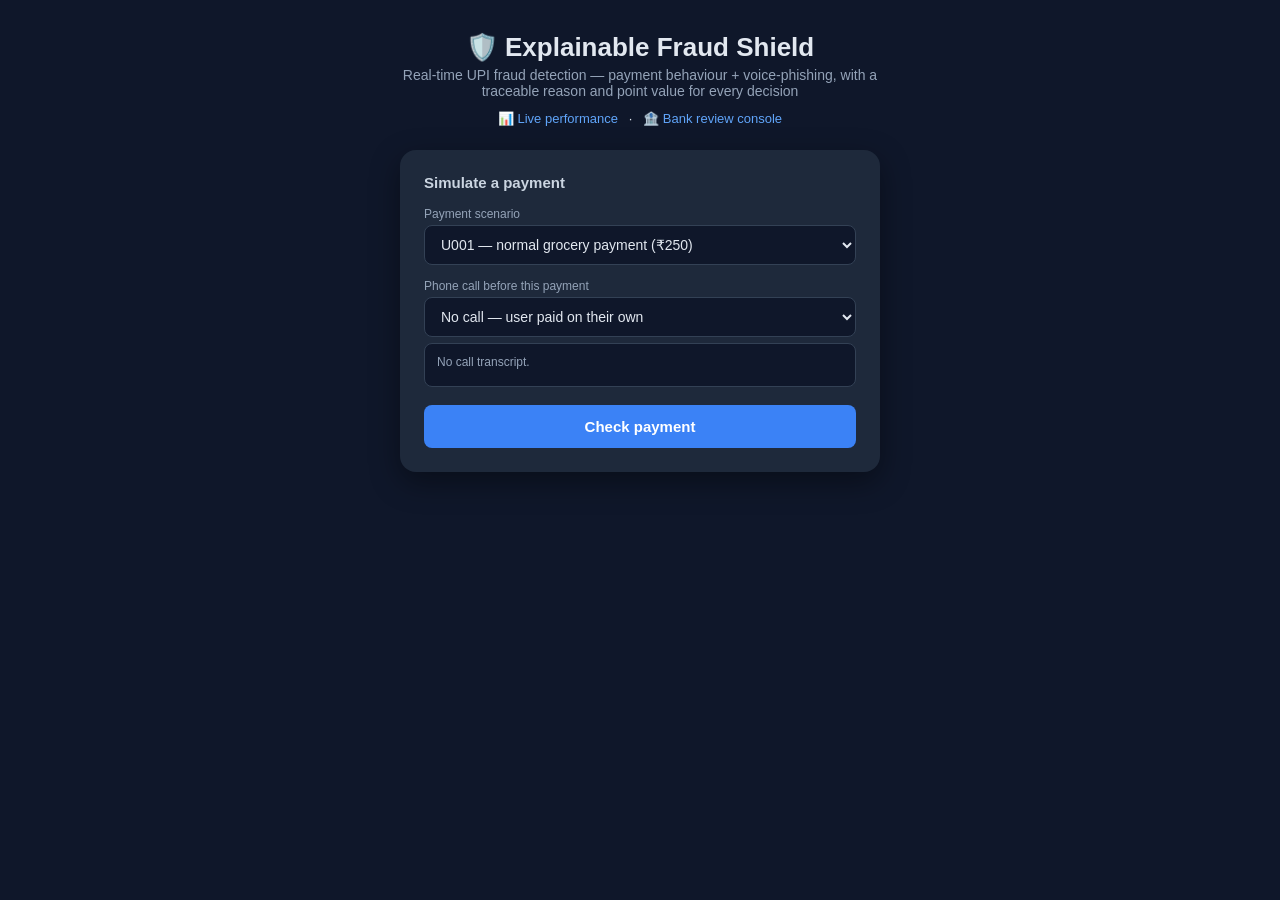
==== static/index.html @ f37c3a9b "Add per-signal explainability, privacy manifest, confidence, latency, custom input, and reviewer fee" ====
<!DOCTYPE html>
<html lang="en">
<head>
  <meta charset="UTF-8" />
  <meta name="viewport" content="width=device-width, initial-scale=1.0" />
  <title>Explainable Fraud Shield</title>
  <style>
    * { box-sizing: border-box; margin: 0; padding: 0; }
    body {
      font-family: -apple-system, "Segoe UI", Roboto, sans-serif;
      background: #0f172a; color: #e2e8f0;
      min-height: 100vh; display: flex; flex-direction: column;
      align-items: center; padding: 32px 16px;
    }
    h1 { font-size: 26px; margin-bottom: 4px; }
    .subtitle { color: #94a3b8; margin-bottom: 12px; font-size: 14px; text-align:center; max-width:520px; }
    .nav-links { margin-bottom: 24px; font-size: 13px; text-align:center; }
    .nav-links a { color: #60a5fa; text-decoration: none; }
    .card {
      background: #1e293b; border-radius: 16px; padding: 24px;
      width: 100%; max-width: 480px; box-shadow: 0 10px 30px rgba(0,0,0,.4);
      margin-bottom: 20px;
    }
    .card h2 { font-size: 15px; color: #cbd5e1; margin-bottom: 16px; font-weight: 600; }
    label { display: block; font-size: 12px; color: #94a3b8; margin: 14px 0 4px; }
    select, input {
      width: 100%; padding: 10px 12px; border-radius: 8px; border: 1px solid #334155;
      background: #0f172a; color: #e2e8f0; font-size: 14px;
    }
    button {
      width: 100%; padding: 13px; border: none; border-radius: 8px; cursor: pointer;
      font-size: 15px; font-weight: 600; margin-top: 18px;
    }
    .btn-pay { background: #3b82f6; color: white; }
    .btn-pay:hover { background: #2563eb; }
    .result { display: none; }
    .badge {
      display: inline-block; padding: 6px 14px; border-radius: 999px;
      font-weight: 700; font-size: 14px; margin-bottom: 12px;
    }
    .APPROVE { background: #052e1b; color: #4ade80; border: 1px solid #16a34a; }
    .WARN    { background: #3a2e05; color: #facc15; border: 1px solid #ca8a04; }
    .BLOCK   { background: #3a0a0a; color: #f87171; border: 1px solid #dc2626; }
    .score { font-size: 13px; color: #94a3b8; margin-bottom: 10px; }

    .meta-row { display:flex; flex-wrap:wrap; gap:8px; margin-bottom:14px; }
    .chip {
      font-size: 11px; padding: 4px 10px; border-radius: 999px;
      border: 1px solid #334155; background:#0f172a; color:#94a3b8;
    }
    .chip.High   { border-color:#16a34a; color:#4ade80; }
    .chip.Medium { border-color:#ca8a04; color:#facc15; }
    .chip.Low    { border-color:#64748b; color:#94a3b8; }
    .chip.latency { border-color:#3b82f6; color:#60a5fa; }

    /* --- per-signal attribution --- */
    .signals { list-style: none; }
    .signal {
      background: #0f172a; border-left: 3px solid #64748b; padding: 10px 12px;
      border-radius: 6px; margin-bottom: 8px;
    }
    .signal.voice { border-left-color: #a855f7; }
    .signal.access { border-left-color: #f97316; }
    .signal-head {
      display:flex; justify-content:space-between; align-items:center; gap:10px;
      font-size: 13px; font-weight: 600; color:#e2e8f0; margin-bottom:3px;
    }
    .pts {
      font-size: 12px; font-weight: 700; color:#f87171;
      background:#3a0a0a; border:1px solid #7f1d1d;
      padding: 2px 8px; border-radius: 999px; white-space:nowrap;
    }
    .signal-reason { font-size: 12px; color:#94a3b8; line-height:1.45; }
    .signal-evidence { font-size: 11px; color:#64748b; margin-top:4px; font-style: italic; }
    .total-row {
      display:flex; justify-content:space-between; font-size:13px;
      font-weight:600; color:#cbd5e1; padding: 10px 12px;
      border-top: 1px solid #334155; margin-top: 4px;
    }
    .no-signals { font-size:13px; color:#4ade80; background:#052e1b;
      border-left:3px solid #16a34a; padding:10px 12px; border-radius:6px; }

    /* --- privacy panel --- */
    .privacy-toggle {
      background:none; border:1px solid #334155; color:#94a3b8;
      font-size:12px; padding:9px; margin-top:14px; font-weight:500;
    }
    .privacy-toggle:hover { border-color:#475569; color:#cbd5e1; }
    .privacy-panel { display:none; margin-top:12px; }
    .priv-group { margin-bottom:14px; }
    .priv-title { font-size:12px; font-weight:600; margin-bottom:7px; }
    .priv-title.out { color:#facc15; }
    .priv-title.never { color:#4ade80; }
    .priv-item {
      background:#0f172a; border-radius:6px; padding:8px 10px;
      margin-bottom:6px; font-size:12px;
    }
    .priv-field { color:#cbd5e1; font-weight:600; }
    .priv-value { color:#60a5fa; font-family: ui-monospace, Menlo, monospace; font-size:11px; }
    .priv-note { color:#64748b; font-size:11px; margin-top:2px; }
    .priv-never {
      display:inline-block; background:#052e1b; color:#4ade80; border:1px solid #14532d;
      font-size:11px; padding:4px 9px; border-radius:999px; margin:0 5px 5px 0;
    }

    .actions { display: flex; gap: 10px; margin-top: 18px; }
    .actions button { margin-top: 0; }
    .btn-confirm { background: #16a34a; color: white; }
    .btn-cancel  { background: #475569; color: white; }
    .logged { text-align: center; font-size: 13px; color: #4ade80; margin-top: 14px; display: none; }
    .transcript-box {
      background:#0f172a; border:1px solid #334155; border-radius:8px;
      padding:10px 12px; font-size:12px; color:#94a3b8; margin-top:6px;
      min-height:44px; line-height:1.4; white-space:pre-wrap;
    }
    #customFields { display:none; }
    .toggle-row { display:flex; align-items:center; gap:9px; margin-top:14px; }
    .toggle-row input { width:auto; }
    .toggle-row label { margin:0; font-size:12px; color:#cbd5e1; }
    .hint { font-size:11px; color:#64748b; margin-top:4px; line-height:1.4; }
  </style>
</head>
<body>
  <h1>🛡️ Explainable Fraud Shield</h1>
  <div class="subtitle">Real-time UPI fraud detection — payment behaviour + voice-phishing, with a traceable reason and point value for every decision</div>
  <div class="nav-links">
    <a href="/stats.html">📊 Live performance</a>
    &nbsp;&nbsp;·&nbsp;&nbsp;
    <a href="/review.html">🏦 Bank review console</a>
  </div>

  <div class="card">
    <h2>Simulate a payment</h2>

    <label>Payment scenario</label>
    <select id="scenario" onchange="toggleCustom()">
      <option value="safe">U001 — normal grocery payment (₹250)</option>
      <option value="scam">U001 — ₹49,999 to unknown payee, new device, other city</option>
      <option value="mild">U001 — ₹2,000 to a new payee, same device &amp; city</option>
      <option value="custom">✏️ Custom — build your own transaction</option>
    </select>

    <div id="customFields">
      <label>Amount (₹)</label>
      <input type="number" id="cAmount" value="15000" min="1" />

      <label>Payee</label>
      <input type="text" id="cPayee" value="unknown_5521" />
      <div class="hint">Known payees for U001 include <b>merchant_grocery</b>. Anything else counts as new.</div>

      <label>City</label>
      <input type="text" id="cCity" value="Ranchi" />

      <label>Device</label>
      <select id="cDevice">
        <option value="DEV-A1">DEV-A1 — the user's usual device</option>
        <option value="DEV-NEW-99">DEV-NEW-99 — never seen before</option>
      </select>

      <label>Time of payment</label>
      <select id="cTime">
        <option value="2026-08-15 14:30:00">Afternoon — 14:30</option>
        <option value="2026-08-15 02:30:00">Late night — 02:30</option>
      </select>

      <div class="toggle-row">
        <input type="checkbox" id="cAccess" />
        <label for="cAccess">A screen-control app is active on the phone</label>
      </div>
      <div class="hint">Simulates a malicious app abusing Accessibility Services to approve payments remotely.</div>
    </div>

    <label>Phone call before this payment</label>
    <select id="call">
      <option value="none">No call — user paid on their own</option>
      <option value="scamcall">Scam call — "bank official", OTP, urgent, don't tell anyone</option>
      <option value="normalcall">Normal call — a friend about lunch</option>
    </select>
    <div class="transcript-box" id="transcriptBox">No call transcript.</div>

    <button class="btn-pay" onclick="assess()">Check payment</button>
  </div>

  <div class="card result" id="resultCard">
    <div id="badge" class="badge"></div>
    <div class="score" id="score"></div>

    <div class="meta-row" id="metaRow"></div>

    <h2>Why the shield decided this — signal by signal</h2>
    <ul class="signals" id="signals"></ul>
    <div class="total-row" id="totalRow" style="display:none;">
      <span>Total risk score</span><span id="totalScore"></span>
    </div>

    <button class="privacy-toggle" onclick="togglePrivacy()" id="privBtn">
      🔒 What data left this phone?
    </button>
    <div class="privacy-panel" id="privacyPanel"></div>

    <div class="actions">
      <button class="btn-confirm" onclick="decide('CONFIRMED')">Confirm payment</button>
      <button class="btn-cancel" onclick="decide('CANCELLED')">Cancel</button>
    </div>
    <div class="logged" id="logged">✓ Decision recorded in audit log</div>
  </div>

  <script>
    const SCENARIOS = {
      safe: { user_id: "U001", amount: 250,   payee: "merchant_grocery", city: "Ranchi",  device: "DEV-A1",     timestamp: "2026-08-15 14:30:00" },
      scam: { user_id: "U001", amount: 49999, payee: "unknown_9284",     city: "Chennai", device: "DEV-NEW-77", timestamp: "2026-08-15 02:30:00" },
      mild: { user_id: "U001", amount: 2000,  payee: "new_shop_88",      city: "Ranchi",  device: "DEV-A1",     timestamp: "2026-08-15 14:30:00" }
    };

    const CALLS = {
      none: "",
      scamcall: "Hello, I am calling from your bank. Your account is frozen due to suspicious activity. This is urgent, you must act now. Do not tell anyone about this call. Please share the OTP to verify and make a small refundable payment to unblock your account.",
      normalcall: "Hey, are we still meeting for lunch tomorrow? I'll book the table for one o'clock. Let me know if that works."
    };

    const callSelect = document.getElementById("call");
    const tbox = document.getElementById("transcriptBox");
    callSelect.addEventListener("change", () => {
      const t = CALLS[callSelect.value];
      tbox.textContent = t ? t : "No call transcript.";
    });

    function toggleCustom() {
      const isCustom = document.getElementById("scenario").value === "custom";
      document.getElementById("customFields").style.display = isCustom ? "block" : "none";
    }

    function buildTx() {
      const choice = document.getElementById("scenario").value;
      if (choice !== "custom") return { ...SCENARIOS[choice] };
      return {
        user_id: "U001",
        amount: Number(document.getElementById("cAmount").value) || 0,
        payee: document.getElementById("cPayee").value.trim() || "unknown_payee",
        city: document.getElementById("cCity").value.trim() || "Ranchi",
        device: document.getElementById("cDevice").value,
        timestamp: document.getElementById("cTime").value,
        accessibility_service_active: document.getElementById("cAccess").checked
      };
    }

    let lastTx = null, lastResult = null;

    function signalClass(code) {
      if (!code) return "";
      if (code.indexOf("voice") === 0 || code.indexOf("call") === 0) return " voice";
      if (code.indexOf("access") === 0) return " access";
      return "";
    }

    async function assess() {
      const tx = buildTx();
      tx.transcript = CALLS[callSelect.value];
      lastTx = tx;

      const res = await fetch("/assess", {
        method: "POST",
        headers: { "Content-Type": "application/json" },
        body: JSON.stringify(tx)
      });
      const data = await res.json();
      lastResult = data;

      const badge = document.getElementById("badge");
      badge.textContent = data.decision;
      badge.className = "badge " + data.decision;

      let scoreLine = "Risk score: " + data.score + " / 100";
      if (data.thresholds) {
        scoreLine += "   (warn at " + data.thresholds.warn_at +
                     ", block at " + data.thresholds.block_at + ")";
      }
      document.getElementById("score").textContent = scoreLine;

      // --- meta chips: confidence, latency, voice split ---
      const meta = document.getElementById("metaRow");
      meta.innerHTML = "";
      if (data.confidence) {
        const c = document.createElement("span");
        c.className = "chip " + data.confidence.level;
        c.textContent = "Confidence: " + data.confidence.level + " — " + data.confidence.note;
        meta.appendChild(c);
      }
      if (data.latency_ms !== undefined) {
        const l = document.createElement("span");
        l.className = "chip latency";
        l.textContent = "⚡ Scored in " + data.latency_ms + " ms";
        meta.appendChild(l);
      }
      if (data.payment_score !== undefined) {
        const s = document.createElement("span");
        s.className = "chip";
        s.textContent = "Payment " + data.payment_score + " · Voice " +
                        (data.voice_score || 0) + " (" + (data.voice_level || "none") + ")";
        meta.appendChild(s);
      }

      // --- per-signal attribution, with graceful fallback ---
      const ul = document.getElementById("signals");
      ul.innerHTML = "";
      const totalRow = document.getElementById("totalRow");

      if (Array.isArray(data.signals) && data.signals.length > 0) {
        data.signals.forEach(s => {
          const li = document.createElement("li");
          li.className = "signal" + signalClass(s.code);
          li.innerHTML =
            '<div class="signal-head"><span></span><span class="pts"></span></div>' +
            '<div class="signal-reason"></div>' +
            (s.evidence ? '<div class="signal-evidence"></div>' : '');
          li.querySelector(".signal-head span:first-child").textContent = s.label || s.code;
          li.querySelector(".pts").textContent = "+" + s.points + " risk";
          li.querySelector(".signal-reason").textContent = s.reason || "";
          if (s.evidence) li.querySelector(".signal-evidence").textContent = "Evidence: " + s.evidence;
          ul.appendChild(li);
        });
        let totalTxt = data.score + " / 100";
        if (data.capped) totalTxt += "  (raw " + data.raw_score + ", capped)";
        document.getElementById("totalScore").textContent = totalTxt;
        totalRow.style.display = "flex";
      } else if (Array.isArray(data.reasons) && data.reasons.length > 0) {
        // fallback: older API shape without per-signal points
        data.reasons.forEach(r => {
          const li = document.createElement("li");
          li.className = "signal" + (r.indexOf("Call red flag") === 0 ? " voice" : "");
          li.innerHTML = '<div class="signal-reason"></div>';
          li.querySelector(".signal-reason").textContent = r;
          ul.appendChild(li);
        });
        totalRow.style.display = "none";
      } else {
        const li = document.createElement("li");
        li.className = "no-signals";
        li.textContent = "No risk signals fired — this matches the user's normal behaviour.";
        ul.appendChild(li);
        totalRow.style.display = "none";
      }

      // --- privacy manifest ---
      renderPrivacy(data.privacy);

      document.getElementById("resultCard").style.display = "block";
      document.getElementById("logged").style.display = "none";
    }

    function renderPrivacy(priv) {
      const panel = document.getElementById("privacyPanel");
      const btn = document.getElementById("privBtn");
      panel.innerHTML = "";
      panel.style.display = "none";
      btn.textContent = "🔒 What data left this phone?";

      if (!priv) { btn.style.display = "none"; return; }
      btn.style.display = "block";

      const outGroup = document.createElement("div");
      outGroup.className = "priv-group";
      const outTitle = document.createElement("div");
      outTitle.className = "priv-title out";
      outTitle.textContent = "↗ Sent to the risk service";
      outGroup.appendChild(outTitle);

      (priv.transmitted || []).forEach(item => {
        const d = document.createElement("div");
        d.className = "priv-item";
        d.innerHTML = '<span class="priv-field"></span>: <span class="priv-value"></span>' +
                      '<div class="priv-note"></div>';
        d.querySelector(".priv-field").textContent = item.field;
        d.querySelector(".priv-value").textContent = item.value;
        d.querySelector(".priv-note").textContent = item.note || "";
        outGroup.appendChild(d);
      });
      panel.appendChild(outGroup);

      const neverGroup = document.createElement("div");
      neverGroup.className = "priv-group";
      const nTitle = document.createElement("div");
      nTitle.className = "priv-title never";
      nTitle.textContent = "✕ Never leaves the device";
      neverGroup.appendChild(nTitle);
      (priv.never_transmitted || []).forEach(txt => {
        const tag = document.createElement("span");
        tag.className = "priv-never";
        tag.textContent = txt;
        neverGroup.appendChild(tag);
      });
      panel.appendChild(neverGroup);
    }

    function togglePrivacy() {
      const panel = document.getElementById("privacyPanel");
      const btn = document.getElementById("privBtn");
      const open = panel.style.display === "block";
      panel.style.display = open ? "none" : "block";
      btn.textContent = open ? "🔒 What data left this phone?" : "🔒 Hide data detail";
    }

    async function decide(action) {
      if (!lastTx || !lastResult) return;
      await fetch("/decision", {
        method: "POST",
        headers: { "Content-Type": "application/json" },
        body: JSON.stringify({
          user_id: lastTx.user_id,
          amount: lastTx.amount,
          payee: lastTx.payee,
          decision: lastResult.decision,
          score: lastResult.score,
          user_action: action,
          confidence: (lastResult.confidence && lastResult.confidence.level) || "",
          signal_count: (lastResult.signals || []).length
        })
      });
      document.getElementById("logged").style.display = "block";
    }
  </script>
</body>
</html>
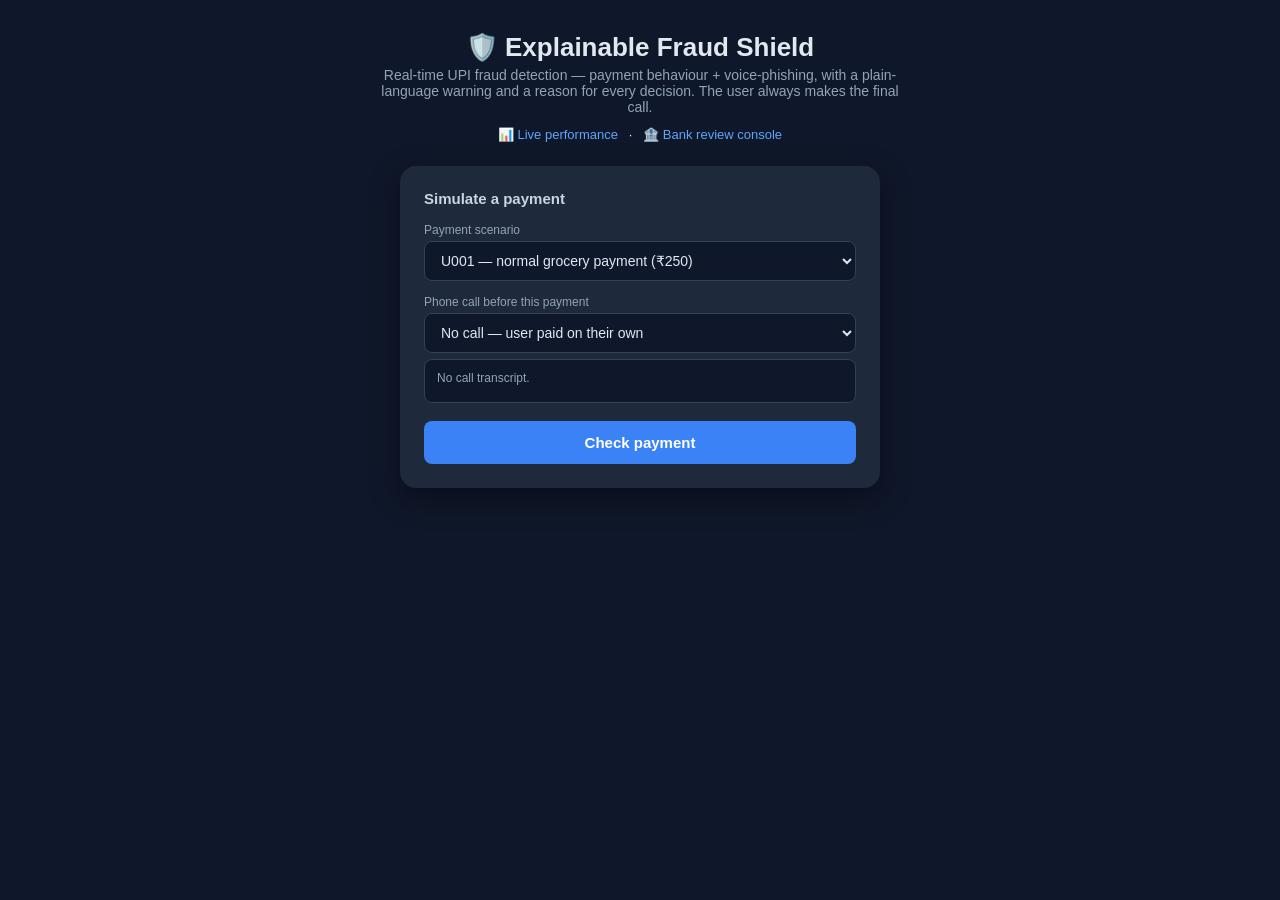
==== commit bc0d77a3: "Rename BLOCK to HIGH RISK (statement compliance), plain-language default view with technical toggle" ====
--- a/static/index.html
+++ b/static/index.html
@@ -34,15 +34,30 @@
     .btn-pay { background: #3b82f6; color: white; }
     .btn-pay:hover { background: #2563eb; }
     .result { display: none; }
-    .badge {
-      display: inline-block; padding: 6px 14px; border-radius: 999px;
-      font-weight: 700; font-size: 14px; margin-bottom: 12px;
-    }
-    .APPROVE { background: #052e1b; color: #4ade80; border: 1px solid #16a34a; }
-    .WARN    { background: #3a2e05; color: #facc15; border: 1px solid #ca8a04; }
-    .BLOCK   { background: #3a0a0a; color: #f87171; border: 1px solid #dc2626; }
+
+    /* plain-language verdict banner */
+    .verdict {
+      border-radius: 12px; padding: 16px 18px; margin-bottom: 14px;
+    }
+    .verdict-title { font-size: 17px; font-weight: 700; margin-bottom: 6px; }
+    .verdict-plain { font-size: 13px; line-height: 1.5; }
+    .verdict-hint { font-size: 12px; margin-top: 8px; opacity: .9; font-style: italic; }
+    .v-APPROVE { background: #052e1b; border: 1px solid #16a34a; }
+    .v-APPROVE .verdict-title { color: #4ade80; }
+    .v-WARN { background: #3a2e05; border: 1px solid #ca8a04; }
+    .v-WARN .verdict-title { color: #facc15; }
+    .v-BLOCK { background: #3a0a0a; border: 1px solid #dc2626; }
+    .v-BLOCK .verdict-title { color: #f87171; }
+    .verdict-plain, .verdict-hint { color: #e2e8f0; }
+
+    .details-toggle {
+      background:none; border:1px solid #334155; color:#94a3b8;
+      font-size:12px; padding:8px; margin-top:0; margin-bottom:6px; font-weight:500;
+    }
+    .details-toggle:hover { border-color:#475569; color:#cbd5e1; }
+    .tech-view { display:none; }
+
     .score { font-size: 13px; color: #94a3b8; margin-bottom: 10px; }
-
     .meta-row { display:flex; flex-wrap:wrap; gap:8px; margin-bottom:14px; }
     .chip {
       font-size: 11px; padding: 4px 10px; border-radius: 999px;
@@ -53,7 +68,6 @@
     .chip.Low    { border-color:#64748b; color:#94a3b8; }
     .chip.latency { border-color:#3b82f6; color:#60a5fa; }
 
-    /* --- per-signal attribution --- */
     .signals { list-style: none; }
     .signal {
       background: #0f172a; border-left: 3px solid #64748b; padding: 10px 12px;
@@ -80,7 +94,6 @@
     .no-signals { font-size:13px; color:#4ade80; background:#052e1b;
       border-left:3px solid #16a34a; padding:10px 12px; border-radius:6px; }
 
-    /* --- privacy panel --- */
     .privacy-toggle {
       background:none; border:1px solid #334155; color:#94a3b8;
       font-size:12px; padding:9px; margin-top:14px; font-weight:500;
@@ -122,7 +135,7 @@
 </head>
 <body>
   <h1>🛡️ Explainable Fraud Shield</h1>
-  <div class="subtitle">Real-time UPI fraud detection — payment behaviour + voice-phishing, with a traceable reason and point value for every decision</div>
+  <div class="subtitle">Real-time UPI fraud detection — payment behaviour + voice-phishing, with a plain-language warning and a reason for every decision. The user always makes the final call.</div>
   <div class="nav-links">
     <a href="/stats.html">📊 Live performance</a>
     &nbsp;&nbsp;·&nbsp;&nbsp;
@@ -182,21 +195,31 @@
   </div>
 
   <div class="card result" id="resultCard">
-    <div id="badge" class="badge"></div>
-    <div class="score" id="score"></div>
-
-    <div class="meta-row" id="metaRow"></div>
-
-    <h2>Why the shield decided this — signal by signal</h2>
-    <ul class="signals" id="signals"></ul>
-    <div class="total-row" id="totalRow" style="display:none;">
-      <span>Total risk score</span><span id="totalScore"></span>
+    <!-- plain-language verdict, always visible -->
+    <div class="verdict" id="verdict">
+      <div class="verdict-title" id="verdictTitle"></div>
+      <div class="verdict-plain" id="verdictPlain"></div>
+      <div class="verdict-hint" id="verdictHint"></div>
     </div>
 
-    <button class="privacy-toggle" onclick="togglePrivacy()" id="privBtn">
-      🔒 What data left this phone?
-    </button>
-    <div class="privacy-panel" id="privacyPanel"></div>
+    <button class="details-toggle" onclick="toggleTech()" id="techBtn">▸ Show technical details</button>
+
+    <!-- everything numeric lives here, hidden by default -->
+    <div class="tech-view" id="techView">
+      <div class="score" id="score"></div>
+      <div class="meta-row" id="metaRow"></div>
+
+      <h2>Why the shield decided this — signal by signal</h2>
+      <ul class="signals" id="signals"></ul>
+      <div class="total-row" id="totalRow" style="display:none;">
+        <span>Total risk score</span><span id="totalScore"></span>
+      </div>
+
+      <button class="privacy-toggle" onclick="togglePrivacy()" id="privBtn">
+        🔒 What data left this phone?
+      </button>
+      <div class="privacy-panel" id="privacyPanel"></div>
+    </div>
 
     <div class="actions">
       <button class="btn-confirm" onclick="decide('CONFIRMED')">Confirm payment</button>
@@ -253,6 +276,13 @@
       return "";
     }
 
+    // fallback plain-language text if the API doesn't send a display block
+    const FALLBACK_DISPLAY = {
+      APPROVE: { label: "Looks safe", plain: "Nothing unusual about this payment.", action_hint: "You can proceed normally." },
+      WARN:    { label: "Unusual — please check", plain: "This payment is a little unusual for you.", action_hint: "Proceed only if you're sure." },
+      BLOCK:   { label: "High risk — confirm to proceed", plain: "This payment strongly matches scam patterns. We are not blocking it — please confirm you really want to send this.", action_hint: "If someone is guiding you on a call, hang up and verify first." }
+    };
+
     async function assess() {
       const tx = buildTx();
       tx.transcript = CALLS[callSelect.value];
@@ -266,18 +296,25 @@
       const data = await res.json();
       lastResult = data;
 
-      const badge = document.getElementById("badge");
-      badge.textContent = data.decision;
-      badge.className = "badge " + data.decision;
-
+      // --- plain-language verdict (always visible) ---
+      const disp = data.display && data.display.label ? data.display : FALLBACK_DISPLAY[data.decision] || FALLBACK_DISPLAY.WARN;
+      const verdict = document.getElementById("verdict");
+      verdict.className = "verdict v-" + data.decision;
+      document.getElementById("verdictTitle").textContent = disp.label;
+      document.getElementById("verdictPlain").textContent = disp.plain;
+      const hintEl = document.getElementById("verdictHint");
+      hintEl.textContent = disp.action_hint || "";
+      hintEl.style.display = disp.action_hint ? "block" : "none";
+
+      // --- technical score line ---
       let scoreLine = "Risk score: " + data.score + " / 100";
       if (data.thresholds) {
         scoreLine += "   (warn at " + data.thresholds.warn_at +
-                     ", block at " + data.thresholds.block_at + ")";
+                     ", high risk at " + data.thresholds.block_at + ")";
       }
       document.getElementById("score").textContent = scoreLine;
 
-      // --- meta chips: confidence, latency, voice split ---
+      // --- meta chips ---
       const meta = document.getElementById("metaRow");
       meta.innerHTML = "";
       if (data.confidence) {
@@ -300,7 +337,7 @@
         meta.appendChild(s);
       }
 
-      // --- per-signal attribution, with graceful fallback ---
+      // --- per-signal attribution ---
       const ul = document.getElementById("signals");
       ul.innerHTML = "";
       const totalRow = document.getElementById("totalRow");
@@ -324,7 +361,6 @@
         document.getElementById("totalScore").textContent = totalTxt;
         totalRow.style.display = "flex";
       } else if (Array.isArray(data.reasons) && data.reasons.length > 0) {
-        // fallback: older API shape without per-signal points
         data.reasons.forEach(r => {
           const li = document.createElement("li");
           li.className = "signal" + (r.indexOf("Call red flag") === 0 ? " voice" : "");
@@ -341,11 +377,22 @@
         totalRow.style.display = "none";
       }
 
-      // --- privacy manifest ---
       renderPrivacy(data.privacy);
+
+      // reset technical view to collapsed each run
+      document.getElementById("techView").style.display = "none";
+      document.getElementById("techBtn").textContent = "▸ Show technical details";
 
       document.getElementById("resultCard").style.display = "block";
       document.getElementById("logged").style.display = "none";
+    }
+
+    function toggleTech() {
+      const view = document.getElementById("techView");
+      const btn = document.getElementById("techBtn");
+      const open = view.style.display === "block";
+      view.style.display = open ? "none" : "block";
+      btn.textContent = open ? "▸ Show technical details" : "▾ Hide technical details";
     }
 
     function renderPrivacy(priv) {
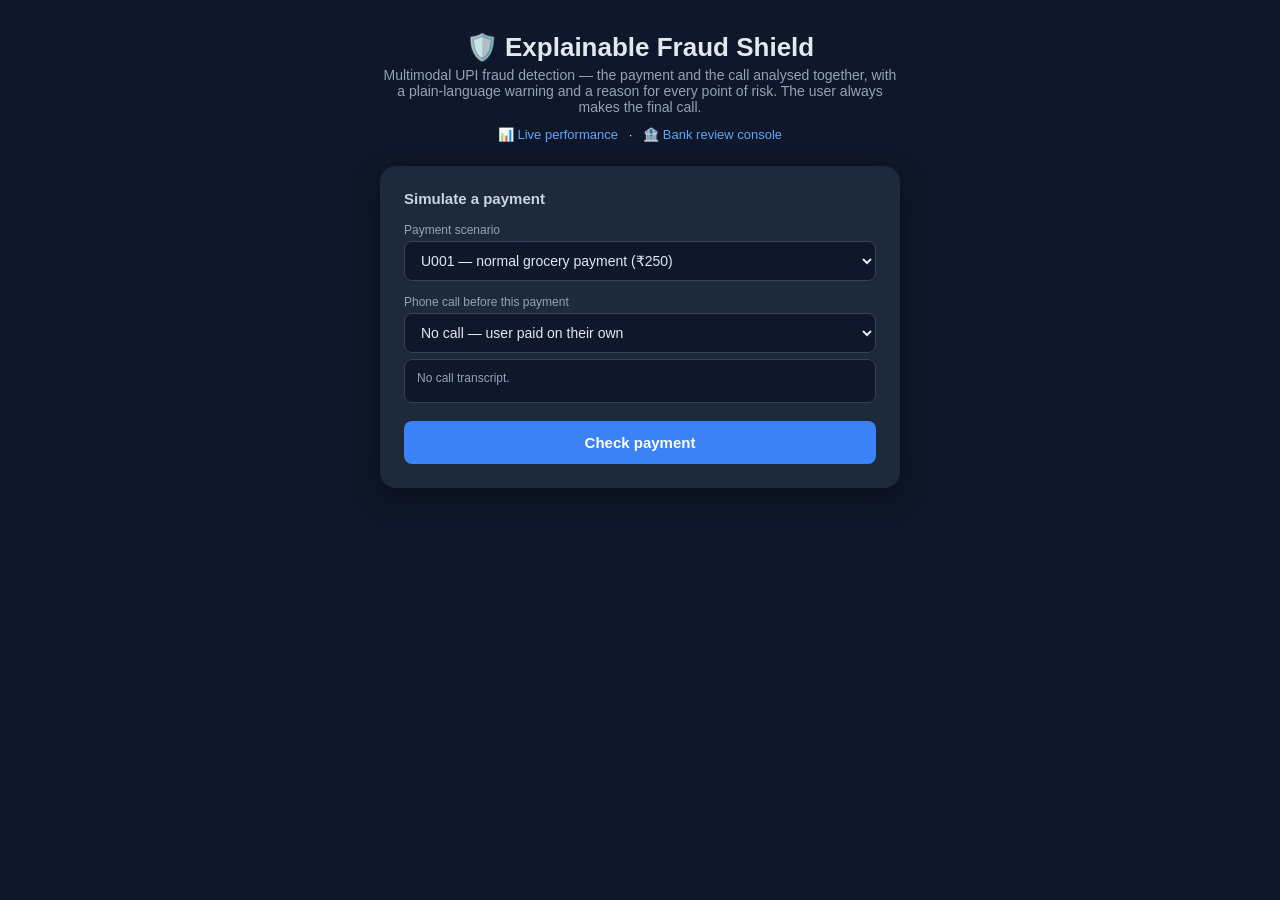
==== commit 2255cc4c: "Add Whisper speech-to-text, fusion view, live attack simulation, and counterfactual demo" ====
--- a/static/index.html
+++ b/static/index.html
@@ -18,12 +18,12 @@
     .nav-links a { color: #60a5fa; text-decoration: none; }
     .card {
       background: #1e293b; border-radius: 16px; padding: 24px;
-      width: 100%; max-width: 480px; box-shadow: 0 10px 30px rgba(0,0,0,.4);
+      width: 100%; max-width: 520px; box-shadow: 0 10px 30px rgba(0,0,0,.4);
       margin-bottom: 20px;
     }
     .card h2 { font-size: 15px; color: #cbd5e1; margin-bottom: 16px; font-weight: 600; }
     label { display: block; font-size: 12px; color: #94a3b8; margin: 14px 0 4px; }
-    select, input {
+    select, input[type=text], input[type=number] {
       width: 100%; padding: 10px 12px; border-radius: 8px; border: 1px solid #334155;
       background: #0f172a; color: #e2e8f0; font-size: 14px;
     }
@@ -35,10 +35,43 @@
     .btn-pay:hover { background: #2563eb; }
     .result { display: none; }
 
-    /* plain-language verdict banner */
-    .verdict {
-      border-radius: 12px; padding: 16px 18px; margin-bottom: 14px;
-    }
+    .error-box {
+      display: none; background: #3a0a0a; border: 1px solid #dc2626;
+      border-radius: 10px; padding: 14px 16px; margin-bottom: 16px;
+      font-size: 13px; color: #fca5a5; line-height: 1.5;
+    }
+    .error-box b { color: #f87171; }
+
+    /* ---- audio input ---- */
+    .audio-panel {
+      border: 1px solid #334155; border-radius: 10px; padding: 13px;
+      margin-top: 6px; background: #16223a;
+    }
+    .audio-row { display: flex; gap: 8px; align-items: center; flex-wrap: wrap; }
+    .audio-row button { margin-top: 0; width: auto; flex: 1; min-width: 132px;
+      padding: 9px 12px; font-size: 13px; }
+    .btn-mic { background: #7c3aed; color: #fff; }
+    .btn-mic.recording { background: #dc2626; }
+    .btn-file { background: #334155; color: #e2e8f0; }
+    .btn-file:hover { background: #475569; }
+    #audioFile { display: none; }
+    .asr-status { font-size: 11.5px; color: #64748b; margin-top: 9px; line-height: 1.45; display: none; }
+    .asr-status.busy { color: #60a5fa; display: block; }
+    .asr-status.done { color: #4ade80; display: block; }
+    .asr-status.fail { color: #f87171; display: block; }
+    .asr-badge {
+      display:inline-block; font-size:10.5px; color:#a78bfa; border:1px solid #6d28d9;
+      background:#2e1065; border-radius:999px; padding:2px 8px; margin-bottom:9px;
+    }
+    .segments { margin-top: 9px; display: none; }
+    .seg { font-size: 11.5px; color: #94a3b8; padding: 4px 0;
+      border-bottom: 1px solid #1e293b; display: flex; gap: 9px; }
+    .seg:last-child { border-bottom: none; }
+    .seg-time { color: #60a5fa; font-family: ui-monospace, Menlo, monospace;
+      flex-shrink: 0; font-size: 10.5px; padding-top: 1px; }
+
+    /* ---- verdict ---- */
+    .verdict { border-radius: 12px; padding: 16px 18px; margin-bottom: 16px; }
     .verdict-title { font-size: 17px; font-weight: 700; margin-bottom: 6px; }
     .verdict-plain { font-size: 13px; line-height: 1.5; }
     .verdict-hint { font-size: 12px; margin-top: 8px; opacity: .9; font-style: italic; }
@@ -50,9 +83,81 @@
     .v-BLOCK .verdict-title { color: #f87171; }
     .verdict-plain, .verdict-hint { color: #e2e8f0; }
 
+    /* ---- FUSION VIEW ---- */
+    .fusion-title {
+      font-size: 12px; letter-spacing: 1.2px; color: #64748b;
+      text-align: center; margin-bottom: 12px; font-weight: 700;
+    }
+    .lane {
+      background: #0f172a; border: 1px solid #334155;
+      border-radius: 10px; padding: 13px 14px; margin-bottom: 4px;
+    }
+    .lane.voice { border-color: #6d28d9; }
+    .lane.txn { border-color: #1d4ed8; }
+    .lane-head {
+      font-size: 12.5px; font-weight: 700; margin-bottom: 10px;
+      display: flex; justify-content: space-between; align-items: center;
+    }
+    .lane.voice .lane-head { color: #a78bfa; }
+    .lane.txn .lane-head { color: #60a5fa; }
+    .lane-empty { font-size: 11.5px; color: #64748b; font-style: italic; padding: 2px 0 8px; }
+    .frow {
+      display: flex; justify-content: space-between; align-items: baseline;
+      font-size: 12px; padding: 3.5px 0; gap: 10px;
+    }
+    .frow-name { color: #cbd5e1; }
+    .frow-pts { color: #f87171; font-weight: 700; font-family: ui-monospace, Menlo, monospace;
+      font-size: 11.5px; flex-shrink: 0; }
+    .bar-label {
+      font-size: 10.5px; letter-spacing: .8px; color: #64748b;
+      margin-top: 10px; margin-bottom: 4px; font-weight: 700;
+    }
+    .bar-wrap { display: flex; align-items: center; gap: 10px; }
+    .bar {
+      flex: 1; height: 13px; border-radius: 999px; background: #1e293b;
+      overflow: hidden; border: 1px solid #334155;
+    }
+    .bar-fill { height: 100%; border-radius: 999px; transition: width .55s ease; }
+    .lane.voice .bar-fill { background: linear-gradient(90deg,#7c3aed,#a78bfa); }
+    .lane.txn .bar-fill { background: linear-gradient(90deg,#1d4ed8,#60a5fa); }
+    .bar-num {
+      font-size: 12.5px; font-weight: 700; font-family: ui-monospace, Menlo, monospace;
+      color: #e2e8f0; flex-shrink: 0; min-width: 58px; text-align: right;
+    }
+    .connector { text-align: center; color: #475569; font-size: 15px; padding: 3px 0; font-weight: 700; }
+
+    .fusion-box {
+      background: #16223a; border: 1px solid #475569;
+      border-radius: 10px; padding: 14px; margin-bottom: 4px;
+    }
+    .fusion-head {
+      font-size: 12.5px; font-weight: 700; color: #cbd5e1;
+      margin-bottom: 10px; text-align: center; letter-spacing: .5px;
+    }
+    .fmath {
+      display: flex; justify-content: space-between; font-size: 12px;
+      padding: 3.5px 0; color: #94a3b8;
+    }
+    .fmath span:last-child { font-family: ui-monospace, Menlo, monospace; color: #cbd5e1; }
+    .fmath.total {
+      border-top: 1px solid #334155; margin-top: 7px; padding-top: 8px;
+      color: #e2e8f0; font-weight: 700;
+    }
+    .fmath.total span:last-child { color: #f87171; font-size: 14px; }
+    .fnote { font-size: 10.5px; color: #64748b; margin-top: 7px; line-height: 1.5; font-style: italic; }
+
+    .final-band {
+      border-radius: 10px; padding: 13px; text-align: center;
+      font-size: 14px; font-weight: 700; letter-spacing: .5px; margin-top: 4px;
+    }
+    .fb-APPROVE { background: #052e1b; border: 1px solid #16a34a; color: #4ade80; }
+    .fb-WARN { background: #3a2e05; border: 1px solid #ca8a04; color: #facc15; }
+    .fb-BLOCK { background: #3a0a0a; border: 1px solid #dc2626; color: #f87171; }
+    .final-sub { font-size: 11px; font-weight: 500; opacity: .85; margin-top: 4px; letter-spacing: 0; }
+
     .details-toggle {
       background:none; border:1px solid #334155; color:#94a3b8;
-      font-size:12px; padding:8px; margin-top:0; margin-bottom:6px; font-weight:500;
+      font-size:12px; padding:8px; margin-top:16px; margin-bottom:6px; font-weight:500;
     }
     .details-toggle:hover { border-color:#475569; color:#cbd5e1; }
     .tech-view { display:none; }
@@ -67,6 +172,7 @@
     .chip.Medium { border-color:#ca8a04; color:#facc15; }
     .chip.Low    { border-color:#64748b; color:#94a3b8; }
     .chip.latency { border-color:#3b82f6; color:#60a5fa; }
+    .chip.asr { border-color:#6d28d9; color:#a78bfa; }
 
     .signals { list-style: none; }
     .signal {
@@ -86,11 +192,6 @@
     }
     .signal-reason { font-size: 12px; color:#94a3b8; line-height:1.45; }
     .signal-evidence { font-size: 11px; color:#64748b; margin-top:4px; font-style: italic; }
-    .total-row {
-      display:flex; justify-content:space-between; font-size:13px;
-      font-weight:600; color:#cbd5e1; padding: 10px 12px;
-      border-top: 1px solid #334155; margin-top: 4px;
-    }
     .no-signals { font-size:13px; color:#4ade80; background:#052e1b;
       border-left:3px solid #16a34a; padding:10px 12px; border-radius:6px; }
 
@@ -104,10 +205,8 @@
     .priv-title { font-size:12px; font-weight:600; margin-bottom:7px; }
     .priv-title.out { color:#facc15; }
     .priv-title.never { color:#4ade80; }
-    .priv-item {
-      background:#0f172a; border-radius:6px; padding:8px 10px;
-      margin-bottom:6px; font-size:12px;
-    }
+    .priv-item { background:#0f172a; border-radius:6px; padding:8px 10px;
+      margin-bottom:6px; font-size:12px; }
     .priv-field { color:#cbd5e1; font-weight:600; }
     .priv-value { color:#60a5fa; font-family: ui-monospace, Menlo, monospace; font-size:11px; }
     .priv-note { color:#64748b; font-size:11px; margin-top:2px; }
@@ -135,7 +234,7 @@
 </head>
 <body>
   <h1>🛡️ Explainable Fraud Shield</h1>
-  <div class="subtitle">Real-time UPI fraud detection — payment behaviour + voice-phishing, with a plain-language warning and a reason for every decision. The user always makes the final call.</div>
+  <div class="subtitle">Multimodal UPI fraud detection — the payment and the call analysed together, with a plain-language warning and a reason for every point of risk. The user always makes the final call.</div>
   <div class="nav-links">
     <a href="/stats.html">📊 Live performance</a>
     &nbsp;&nbsp;·&nbsp;&nbsp;
@@ -155,14 +254,15 @@
 
     <div id="customFields">
       <label>Amount (₹)</label>
-      <input type="number" id="cAmount" value="15000" min="1" />
+      <input type="number" id="cAmount" value="15000" min="1" max="10000000" />
+      <div class="hint">Between ₹1 and ₹1,00,00,000.</div>
 
       <label>Payee</label>
-      <input type="text" id="cPayee" value="unknown_5521" />
+      <input type="text" id="cPayee" value="unknown_5521" maxlength="200" />
       <div class="hint">Known payees for U001 include <b>merchant_grocery</b>. Anything else counts as new.</div>
 
       <label>City</label>
-      <input type="text" id="cCity" value="Ranchi" />
+      <input type="text" id="cCity" value="Ranchi" maxlength="100" />
 
       <label>Device</label>
       <select id="cDevice">
@@ -184,36 +284,95 @@
     </div>
 
     <label>Phone call before this payment</label>
-    <select id="call">
+    <select id="call" onchange="onCallChange()">
       <option value="none">No call — user paid on their own</option>
       <option value="scamcall">Scam call — "bank official", OTP, urgent, don't tell anyone</option>
       <option value="normalcall">Normal call — a friend about lunch</option>
+      <option value="audio">🎙️ Real audio — upload or record a call</option>
     </select>
+
+    <div class="audio-panel" id="audioPanel" style="display:none;">
+      <div class="asr-badge" id="asrBadge">Whisper speech-to-text</div>
+      <div class="audio-row">
+        <button class="btn-file" onclick="document.getElementById('audioFile').click()">
+          📁 Choose audio file
+        </button>
+        <button class="btn-mic" id="micBtn" onclick="toggleRecording()">
+          🎙️ Record call
+        </button>
+      </div>
+      <input type="file" id="audioFile" accept="audio/*" onchange="uploadAudio(this.files[0])" />
+      <div class="asr-status" id="asrStatus"></div>
+      <div class="segments" id="segments"></div>
+    </div>
+
     <div class="transcript-box" id="transcriptBox">No call transcript.</div>
+
+    <div class="error-box" id="errorBox"></div>
 
     <button class="btn-pay" onclick="assess()">Check payment</button>
   </div>
 
   <div class="card result" id="resultCard">
-    <!-- plain-language verdict, always visible -->
     <div class="verdict" id="verdict">
       <div class="verdict-title" id="verdictTitle"></div>
       <div class="verdict-plain" id="verdictPlain"></div>
       <div class="verdict-hint" id="verdictHint"></div>
     </div>
 
+    <!-- ============ MULTIMODAL FUSION VIEW ============
+         The two evidence streams are scored independently, then combined.
+         Showing them side by side makes the multimodal claim visible
+         rather than something the user has to take on trust. -->
+    <div class="fusion-title">FRAUD ANALYSIS</div>
+
+    <div class="lane voice" id="laneVoice">
+      <div class="lane-head"><span>📞 VOICE ANALYSIS</span><span id="voiceCount"></span></div>
+      <div id="voiceRows"></div>
+      <div class="bar-label">VOICE RISK</div>
+      <div class="bar-wrap">
+        <div class="bar"><div class="bar-fill" id="voiceBar" style="width:0%"></div></div>
+        <div class="bar-num" id="voiceNum">0/100</div>
+      </div>
+    </div>
+
+    <div class="connector">+</div>
+
+    <div class="lane txn" id="laneTxn">
+      <div class="lane-head"><span>💳 TRANSACTION ANALYSIS</span><span id="txnCount"></span></div>
+      <div id="txnRows"></div>
+      <div class="bar-label">TRANSACTION RISK</div>
+      <div class="bar-wrap">
+        <div class="bar"><div class="bar-fill" id="txnBar" style="width:0%"></div></div>
+        <div class="bar-num" id="txnNum">0/100</div>
+      </div>
+    </div>
+
+    <div class="connector">↓</div>
+
+    <div class="fusion-box">
+      <div class="fusion-head">🔗 FUSION ENGINE</div>
+      <div class="fmath"><span>Transaction risk</span><span id="fTxn">0</span></div>
+      <div class="fmath"><span>Voice risk (weighted)</span><span id="fVoice">0</span></div>
+      <div class="fmath total"><span>Combined risk</span><span id="fTotal">0 / 100</span></div>
+      <div class="fnote" id="fNote"></div>
+    </div>
+
+    <div class="connector">↓</div>
+
+    <div class="final-band" id="finalBand">
+      <div id="finalText"></div>
+      <div class="final-sub" id="finalSub"></div>
+    </div>
+
     <button class="details-toggle" onclick="toggleTech()" id="techBtn">▸ Show technical details</button>
 
-    <!-- everything numeric lives here, hidden by default -->
     <div class="tech-view" id="techView">
       <div class="score" id="score"></div>
       <div class="meta-row" id="metaRow"></div>
 
-      <h2>Why the shield decided this — signal by signal</h2>
+      <h2>Every signal, with its evidence</h2>
       <ul class="signals" id="signals"></ul>
-      <div class="total-row" id="totalRow" style="display:none;">
-        <span>Total risk score</span><span id="totalScore"></span>
-      </div>
 
       <button class="privacy-toggle" onclick="togglePrivacy()" id="privBtn">
         🔒 What data left this phone?
@@ -241,16 +400,167 @@
       normalcall: "Hey, are we still meeting for lunch tomorrow? I'll book the table for one o'clock. Let me know if that works."
     };
 
+    const VOICE_WEIGHT = 0.6;   // must match VOICE_WEIGHT in app.py
+
     const callSelect = document.getElementById("call");
     const tbox = document.getElementById("transcriptBox");
-    callSelect.addEventListener("change", () => {
-      const t = CALLS[callSelect.value];
-      tbox.textContent = t ? t : "No call transcript.";
-    });
+
+    let audioTranscript = "";
+    let asrMeta = null;
+
+    async function checkCapabilities() {
+      try {
+        const res = await fetch("/capabilities");
+        if (!res.ok) throw new Error("no capabilities");
+        const caps = await res.json();
+        const asr = caps.transcription || {};
+        if (!asr.available) {
+          const opt = callSelect.querySelector('option[value="audio"]');
+          if (opt) opt.remove();
+          return;
+        }
+        document.getElementById("asrBadge").textContent =
+          "Whisper " + (asr.model || "") + " · on-device speech-to-text";
+      } catch (e) {
+        const opt = callSelect.querySelector('option[value="audio"]');
+        if (opt) opt.remove();
+      }
+    }
+    checkCapabilities();
+
+    function onCallChange() {
+      const v = callSelect.value;
+      document.getElementById("audioPanel").style.display = v === "audio" ? "block" : "none";
+      if (v === "audio") {
+        tbox.textContent = audioTranscript || "No transcript yet — upload or record a call.";
+      } else {
+        tbox.textContent = CALLS[v] ? CALLS[v] : "No call transcript.";
+      }
+      hideError();
+    }
+
+    function currentTranscript() {
+      return callSelect.value === "audio" ? audioTranscript : (CALLS[callSelect.value] || "");
+    }
+
+    function setAsrStatus(text, kind) {
+      const el = document.getElementById("asrStatus");
+      el.textContent = text;
+      el.className = "asr-status " + (kind || "");
+    }
+
+    function renderSegments(segments) {
+      const box = document.getElementById("segments");
+      box.innerHTML = "";
+      if (!segments || !segments.length) { box.style.display = "none"; return; }
+      segments.forEach(s => {
+        const row = document.createElement("div");
+        row.className = "seg";
+        const t = document.createElement("span");
+        t.className = "seg-time";
+        t.textContent = s.start.toFixed(1) + "s";
+        const txt = document.createElement("span");
+        txt.textContent = s.text;
+        row.appendChild(t); row.appendChild(txt);
+        box.appendChild(row);
+      });
+      box.style.display = "block";
+    }
+
+    async function uploadAudio(file) {
+      if (!file) return;
+      hideError();
+      audioTranscript = "";
+      asrMeta = null;
+      renderSegments(null);
+      setAsrStatus("Transcribing " + file.name + " …", "busy");
+      tbox.textContent = "Transcribing…";
+
+      const form = new FormData();
+      form.append("audio", file, file.name || "recording.webm");
+
+      try {
+        const res = await fetch("/transcribe", { method: "POST", body: form });
+        const data = await res.json();
+
+        if (!res.ok || !data.ok) {
+          setAsrStatus(data.error || "Transcription failed.", "fail");
+          tbox.textContent = "No call transcript.";
+          return;
+        }
+
+        audioTranscript = data.transcript;
+        asrMeta = data;
+        tbox.textContent = data.transcript;
+        renderSegments(data.segments);
+        setAsrStatus(
+          "Transcribed " + data.audio_seconds + "s of audio in " +
+          data.transcribe_ms + " ms · language " + (data.language || "?") +
+          " (" + Math.round((data.language_confidence || 0) * 100) + "% confident)",
+          "done"
+        );
+      } catch (e) {
+        setAsrStatus("Could not reach the transcription service.", "fail");
+        tbox.textContent = "No call transcript.";
+      }
+    }
+
+    let mediaRecorder = null;
+    let chunks = [];
+
+    async function toggleRecording() {
+      const btn = document.getElementById("micBtn");
+
+      if (mediaRecorder && mediaRecorder.state === "recording") {
+        mediaRecorder.stop();
+        return;
+      }
+
+      if (!navigator.mediaDevices || !navigator.mediaDevices.getUserMedia) {
+        setAsrStatus("This browser can't record audio. Use the file option instead.", "fail");
+        return;
+      }
+
+      try {
+        const stream = await navigator.mediaDevices.getUserMedia({ audio: true });
+        chunks = [];
+        mediaRecorder = new MediaRecorder(stream);
+        mediaRecorder.ondataavailable = e => { if (e.data.size) chunks.push(e.data); };
+        mediaRecorder.onstop = () => {
+          stream.getTracks().forEach(t => t.stop());
+          btn.textContent = "🎙️ Record call";
+          btn.classList.remove("recording");
+          const blob = new Blob(chunks, { type: mediaRecorder.mimeType || "audio/webm" });
+          uploadAudio(new File([blob], "recording.webm", { type: blob.type }));
+        };
+        mediaRecorder.start();
+        btn.textContent = "⏹ Stop recording";
+        btn.classList.add("recording");
+        setAsrStatus("Recording… speak the call, then press stop.", "busy");
+      } catch (e) {
+        setAsrStatus("Microphone permission denied. Use the file option instead.", "fail");
+      }
+    }
 
     function toggleCustom() {
       const isCustom = document.getElementById("scenario").value === "custom";
       document.getElementById("customFields").style.display = isCustom ? "block" : "none";
+      hideError();
+    }
+
+    function showError(message) {
+      const box = document.getElementById("errorBox");
+      box.innerHTML = "";
+      const b = document.createElement("b");
+      b.textContent = "Couldn't check this payment. ";
+      box.appendChild(b);
+      box.appendChild(document.createTextNode(message));
+      box.style.display = "block";
+      document.getElementById("resultCard").style.display = "none";
+    }
+
+    function hideError() {
+      document.getElementById("errorBox").style.display = "none";
     }
 
     function buildTx() {
@@ -276,37 +586,165 @@
       return "";
     }
 
-    // fallback plain-language text if the API doesn't send a display block
+    function isVoiceSignal(s) {
+      return String(s.code || "").indexOf("voice") === 0;
+    }
+
     const FALLBACK_DISPLAY = {
       APPROVE: { label: "Looks safe", plain: "Nothing unusual about this payment.", action_hint: "You can proceed normally." },
       WARN:    { label: "Unusual — please check", plain: "This payment is a little unusual for you.", action_hint: "Proceed only if you're sure." },
       BLOCK:   { label: "High risk — confirm to proceed", plain: "This payment strongly matches scam patterns. We are not blocking it — please confirm you really want to send this.", action_hint: "If someone is guiding you on a call, hang up and verify first." }
     };
 
+    // The final band never says "blocked": the system escalates friction,
+    // it does not stop a payment the user insists on making.
+    const FINAL_BAND = {
+      APPROVE: { text: "🟢 LOW FRAUD RISK", sub: "Nothing unusual — safe to continue" },
+      WARN:    { text: "🟡 MODERATE FRAUD RISK", sub: "Check before continuing — you decide" },
+      BLOCK:   { text: "🔴 HIGH FRAUD RISK", sub: "Confirm to proceed — payment is not blocked" }
+    };
+
+    function describeError(status, body) {
+      if (status === 422) {
+        const detail = body && body.detail;
+        if (Array.isArray(detail) && detail.length) {
+          const field = (detail[0].loc || []).slice(-1)[0] || "a field";
+          return `Check the "${field}" value — it's outside the allowed range.`;
+        }
+        return "One of the values entered isn't valid. Check the amount and payee.";
+      }
+      if (status === 429) return "Too many requests just now. Wait a moment and try again.";
+      if (status >= 500)  return "The risk service had a problem. Try again in a moment.";
+      if (body && typeof body.detail === "string") return body.detail;
+      return `The server returned an error (${status}).`;
+    }
+
+    // ---------------------------------------------------------------
+    // Render one evidence lane (voice or transaction).
+    // Points shown are the ones that actually entered the total, so the
+    // arithmetic in the fusion box below always adds up on screen.
+    // ---------------------------------------------------------------
+    function renderLane(rowsId, countId, barId, numId, signals, rawScore, emptyMsg) {
+      const rows = document.getElementById(rowsId);
+      rows.innerHTML = "";
+
+      if (!signals.length) {
+        const d = document.createElement("div");
+        d.className = "lane-empty";
+        d.textContent = emptyMsg;
+        rows.appendChild(d);
+      } else {
+        signals.forEach(s => {
+          const r = document.createElement("div");
+          r.className = "frow";
+          const n = document.createElement("span");
+          n.className = "frow-name";
+          n.textContent = (s.label || s.code).replace(/^Call red flag — /, "");
+          const p = document.createElement("span");
+          p.className = "frow-pts";
+          p.textContent = "+" + s.points;
+          r.appendChild(n); r.appendChild(p);
+          rows.appendChild(r);
+        });
+      }
+
+      document.getElementById(countId).textContent =
+        signals.length ? signals.length + (signals.length === 1 ? " signal" : " signals") : "";
+
+      const pct = Math.max(0, Math.min(100, rawScore));
+      document.getElementById(barId).style.width = pct + "%";
+      document.getElementById(numId).textContent = Math.round(rawScore) + "/100";
+    }
+
+    function renderFusion(data) {
+      const signals = Array.isArray(data.signals) ? data.signals : [];
+      const voiceSignals = signals.filter(isVoiceSignal);
+      const txnSignals = signals.filter(s => !isVoiceSignal(s));
+
+      const voiceRaw = data.voice_score || 0;      // 0-100 before weighting
+      const txnRaw = data.payment_score || 0;      // 0-100
+
+      renderLane("voiceRows", "voiceCount", "voiceBar", "voiceNum",
+                 voiceSignals, voiceRaw,
+                 "No call analysed for this payment.");
+
+      renderLane("txnRows", "txnCount", "txnBar", "txnNum",
+                 txnSignals, txnRaw,
+                 "Nothing unusual in the payment itself.");
+
+      // The weighted voice contribution, exactly as the backend computes it.
+      const weighted = Math.trunc(voiceRaw * VOICE_WEIGHT);
+      const rawTotal = txnRaw + weighted;
+
+      document.getElementById("fTxn").textContent = txnRaw;
+      document.getElementById("fVoice").textContent =
+        weighted + "   (" + voiceRaw + " × " + VOICE_WEIGHT + ")";
+      document.getElementById("fTotal").textContent = data.score + " / 100";
+
+      let note = "The payment leads; a coercive call contributes " +
+                 Math.round(VOICE_WEIGHT * 100) + "% of its own score. " +
+                 txnRaw + " + " + weighted + " = " + rawTotal;
+      note += (rawTotal > 100) ? ", capped at 100." : ".";
+      document.getElementById("fNote").textContent = note;
+
+      const band = FINAL_BAND[data.decision] || FINAL_BAND.WARN;
+      const bandEl = document.getElementById("finalBand");
+      bandEl.className = "final-band fb-" + String(data.decision).replace(/[^A-Z]/g, "");
+      document.getElementById("finalText").textContent = band.text;
+      document.getElementById("finalSub").textContent = band.sub;
+    }
+
     async function assess() {
+      hideError();
       const tx = buildTx();
-      tx.transcript = CALLS[callSelect.value];
+      tx.transcript = currentTranscript();
       lastTx = tx;
 
-      const res = await fetch("/assess", {
-        method: "POST",
-        headers: { "Content-Type": "application/json" },
-        body: JSON.stringify(tx)
-      });
-      const data = await res.json();
+      let res;
+      try {
+        res = await fetch("/assess", {
+          method: "POST",
+          headers: { "Content-Type": "application/json" },
+          body: JSON.stringify(tx)
+        });
+      } catch (networkError) {
+        showError("Couldn't reach the risk service. Check that the server is running.");
+        return;
+      }
+
+      if (!res.ok) {
+        let body = {};
+        try { body = await res.json(); } catch (e) { /* non-JSON body */ }
+        showError(describeError(res.status, body));
+        return;
+      }
+
+      let data;
+      try {
+        data = await res.json();
+      } catch (e) {
+        showError("The risk service sent a response we couldn't read.");
+        return;
+      }
+
+      if (!data || !data.decision) {
+        showError("The risk service didn't return a decision.");
+        return;
+      }
+
       lastResult = data;
 
-      // --- plain-language verdict (always visible) ---
       const disp = data.display && data.display.label ? data.display : FALLBACK_DISPLAY[data.decision] || FALLBACK_DISPLAY.WARN;
       const verdict = document.getElementById("verdict");
-      verdict.className = "verdict v-" + data.decision;
+      verdict.className = "verdict v-" + String(data.decision).replace(/[^A-Z]/g, "");
       document.getElementById("verdictTitle").textContent = disp.label;
       document.getElementById("verdictPlain").textContent = disp.plain;
       const hintEl = document.getElementById("verdictHint");
       hintEl.textContent = disp.action_hint || "";
       hintEl.style.display = disp.action_hint ? "block" : "none";
 
-      // --- technical score line ---
+      renderFusion(data);
+
       let scoreLine = "Risk score: " + data.score + " / 100";
       if (data.thresholds) {
         scoreLine += "   (warn at " + data.thresholds.warn_at +
@@ -314,12 +752,11 @@
       }
       document.getElementById("score").textContent = scoreLine;
 
-      // --- meta chips ---
       const meta = document.getElementById("metaRow");
       meta.innerHTML = "";
       if (data.confidence) {
         const c = document.createElement("span");
-        c.className = "chip " + data.confidence.level;
+        c.className = "chip " + String(data.confidence.level || "").replace(/[^A-Za-z]/g, "");
         c.textContent = "Confidence: " + data.confidence.level + " — " + data.confidence.note;
         meta.appendChild(c);
       }
@@ -329,19 +766,16 @@
         l.textContent = "⚡ Scored in " + data.latency_ms + " ms";
         meta.appendChild(l);
       }
-      if (data.payment_score !== undefined) {
-        const s = document.createElement("span");
-        s.className = "chip";
-        s.textContent = "Payment " + data.payment_score + " · Voice " +
-                        (data.voice_score || 0) + " (" + (data.voice_level || "none") + ")";
-        meta.appendChild(s);
-      }
-
-      // --- per-signal attribution ---
+      if (asrMeta && callSelect.value === "audio") {
+        const a = document.createElement("span");
+        a.className = "chip asr";
+        a.textContent = "🎙️ Whisper " + asrMeta.model + " · " +
+                        asrMeta.audio_seconds + "s audio in " + asrMeta.transcribe_ms + " ms";
+        meta.appendChild(a);
+      }
+
       const ul = document.getElementById("signals");
       ul.innerHTML = "";
-      const totalRow = document.getElementById("totalRow");
-
       if (Array.isArray(data.signals) && data.signals.length > 0) {
         data.signals.forEach(s => {
           const li = document.createElement("li");
@@ -356,30 +790,15 @@
           if (s.evidence) li.querySelector(".signal-evidence").textContent = "Evidence: " + s.evidence;
           ul.appendChild(li);
         });
-        let totalTxt = data.score + " / 100";
-        if (data.capped) totalTxt += "  (raw " + data.raw_score + ", capped)";
-        document.getElementById("totalScore").textContent = totalTxt;
-        totalRow.style.display = "flex";
-      } else if (Array.isArray(data.reasons) && data.reasons.length > 0) {
-        data.reasons.forEach(r => {
-          const li = document.createElement("li");
-          li.className = "signal" + (r.indexOf("Call red flag") === 0 ? " voice" : "");
-          li.innerHTML = '<div class="signal-reason"></div>';
-          li.querySelector(".signal-reason").textContent = r;
-          ul.appendChild(li);
-        });
-        totalRow.style.display = "none";
       } else {
         const li = document.createElement("li");
         li.className = "no-signals";
         li.textContent = "No risk signals fired — this matches the user's normal behaviour.";
         ul.appendChild(li);
-        totalRow.style.display = "none";
       }
 
       renderPrivacy(data.privacy);
 
-      // reset technical view to collapsed each run
       document.getElementById("techView").style.display = "none";
       document.getElementById("techBtn").textContent = "▸ Show technical details";
 
@@ -449,21 +868,25 @@
 
     async function decide(action) {
       if (!lastTx || !lastResult) return;
-      await fetch("/decision", {
-        method: "POST",
-        headers: { "Content-Type": "application/json" },
-        body: JSON.stringify({
-          user_id: lastTx.user_id,
-          amount: lastTx.amount,
-          payee: lastTx.payee,
-          decision: lastResult.decision,
-          score: lastResult.score,
-          user_action: action,
-          confidence: (lastResult.confidence && lastResult.confidence.level) || "",
-          signal_count: (lastResult.signals || []).length
-        })
-      });
-      document.getElementById("logged").style.display = "block";
+      try {
+        await fetch("/decision", {
+          method: "POST",
+          headers: { "Content-Type": "application/json" },
+          body: JSON.stringify({
+            user_id: lastTx.user_id,
+            amount: lastTx.amount,
+            payee: lastTx.payee,
+            decision: lastResult.decision,
+            score: lastResult.score,
+            user_action: action,
+            confidence: (lastResult.confidence && lastResult.confidence.level) || "",
+            signal_count: (lastResult.signals || []).length
+          })
+        });
+        document.getElementById("logged").style.display = "block";
+      } catch (e) {
+        showError("Couldn't record that decision in the audit log.");
+      }
     }
   </script>
 </body>
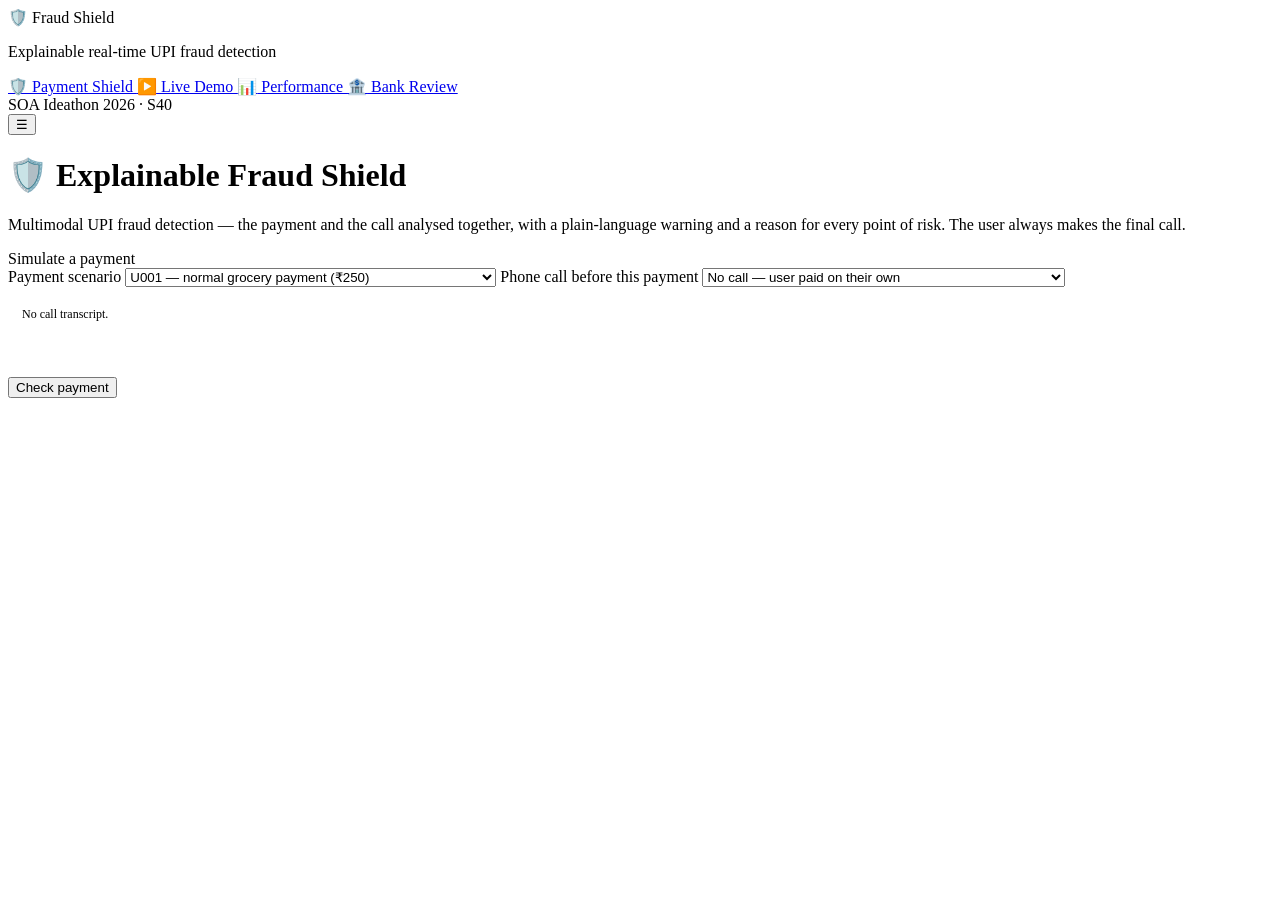
==== commit 8b59434b: "UI redesign with new styles" ====
--- a/static/index.html
+++ b/static/index.html
@@ -4,890 +4,1205 @@
   <meta charset="UTF-8" />
   <meta name="viewport" content="width=device-width, initial-scale=1.0" />
   <title>Explainable Fraud Shield</title>
+  <link rel="stylesheet" href="/styles.css" />
   <style>
-    * { box-sizing: border-box; margin: 0; padding: 0; }
-    body {
-      font-family: -apple-system, "Segoe UI", Roboto, sans-serif;
-      background: #0f172a; color: #e2e8f0;
-      min-height: 100vh; display: flex; flex-direction: column;
-      align-items: center; padding: 32px 16px;
-    }
-    h1 { font-size: 26px; margin-bottom: 4px; }
-    .subtitle { color: #94a3b8; margin-bottom: 12px; font-size: 14px; text-align:center; max-width:520px; }
-    .nav-links { margin-bottom: 24px; font-size: 13px; text-align:center; }
-    .nav-links a { color: #60a5fa; text-decoration: none; }
-    .card {
-      background: #1e293b; border-radius: 16px; padding: 24px;
-      width: 100%; max-width: 520px; box-shadow: 0 10px 30px rgba(0,0,0,.4);
-      margin-bottom: 20px;
-    }
-    .card h2 { font-size: 15px; color: #cbd5e1; margin-bottom: 16px; font-weight: 600; }
-    label { display: block; font-size: 12px; color: #94a3b8; margin: 14px 0 4px; }
-    select, input[type=text], input[type=number] {
-      width: 100%; padding: 10px 12px; border-radius: 8px; border: 1px solid #334155;
-      background: #0f172a; color: #e2e8f0; font-size: 14px;
-    }
-    button {
-      width: 100%; padding: 13px; border: none; border-radius: 8px; cursor: pointer;
-      font-size: 15px; font-weight: 600; margin-top: 18px;
-    }
-    .btn-pay { background: #3b82f6; color: white; }
-    .btn-pay:hover { background: #2563eb; }
-    .result { display: none; }
-
     .error-box {
-      display: none; background: #3a0a0a; border: 1px solid #dc2626;
-      border-radius: 10px; padding: 14px 16px; margin-bottom: 16px;
-      font-size: 13px; color: #fca5a5; line-height: 1.5;
-    }
-    .error-box b { color: #f87171; }
-
-    /* ---- audio input ---- */
+      display: none;
+      background: var(--danger-bg);
+      border: 1px solid var(--danger-border);
+      border-radius: var(--radius-sm);
+      padding: 14px 16px;
+      margin-bottom: 16px;
+      font-size: 13px;
+      color: var(--danger);
+      line-height: 1.55;
+    }
+    .error-box b { color: var(--danger); }
+
+    /* ---- Audio input ---- */
     .audio-panel {
-      border: 1px solid #334155; border-radius: 10px; padding: 13px;
-      margin-top: 6px; background: #16223a;
-    }
-    .audio-row { display: flex; gap: 8px; align-items: center; flex-wrap: wrap; }
-    .audio-row button { margin-top: 0; width: auto; flex: 1; min-width: 132px;
-      padding: 9px 12px; font-size: 13px; }
-    .btn-mic { background: #7c3aed; color: #fff; }
-    .btn-mic.recording { background: #dc2626; }
-    .btn-file { background: #334155; color: #e2e8f0; }
-    .btn-file:hover { background: #475569; }
+      border: 1px solid var(--border);
+      border-radius: var(--radius-sm);
+      padding: 14px;
+      margin-top: 8px;
+      background: var(--bg-primary);
+    }
+    .audio-row {
+      display: flex;
+      gap: 8px;
+      align-items: center;
+      flex-wrap: wrap;
+    }
+    .audio-row button {
+      margin-top: 0;
+      width: auto;
+      flex: 1;
+      min-width: 130px;
+      padding: 9px 14px;
+      font-size: 13px;
+      font-family: var(--font-sans);
+      border-radius: var(--radius-sm);
+      border: 1px solid var(--border);
+      cursor: pointer;
+      transition: all var(--transition);
+    }
+    .btn-mic {
+      background: var(--accent);
+      color: #fff;
+      border-color: var(--accent) !important;
+    }
+    .btn-mic:hover { background: var(--accent-hover); }
+    .btn-mic.recording { background: var(--danger); border-color: var(--danger) !important; }
+    .btn-file {
+      background: var(--bg-elevated);
+      color: var(--text-primary);
+    }
+    .btn-file:hover { background: #3D3D3D; border-color: var(--border-hover); }
     #audioFile { display: none; }
-    .asr-status { font-size: 11.5px; color: #64748b; margin-top: 9px; line-height: 1.45; display: none; }
-    .asr-status.busy { color: #60a5fa; display: block; }
-    .asr-status.done { color: #4ade80; display: block; }
-    .asr-status.fail { color: #f87171; display: block; }
+
+    .asr-status {
+      font-size: 11.5px;
+      color: var(--text-tertiary);
+      margin-top: 10px;
+      line-height: 1.5;
+      display: none;
+    }
+    .asr-status.busy { color: var(--accent); display: block; }
+    .asr-status.done { color: var(--success); display: block; }
+    .asr-status.fail { color: var(--danger); display: block; }
+
     .asr-badge {
-      display:inline-block; font-size:10.5px; color:#a78bfa; border:1px solid #6d28d9;
-      background:#2e1065; border-radius:999px; padding:2px 8px; margin-bottom:9px;
-    }
-    .segments { margin-top: 9px; display: none; }
-    .seg { font-size: 11.5px; color: #94a3b8; padding: 4px 0;
-      border-bottom: 1px solid #1e293b; display: flex; gap: 9px; }
+      display: inline-block;
+      font-size: 10.5px;
+      color: var(--accent);
+      border: 1px solid rgba(217,119,87,0.25);
+      background: var(--accent-subtle);
+      border-radius: var(--radius-pill);
+      padding: 2px 10px;
+      margin-bottom: 10px;
+    }
+
+    .segments { margin-top: 10px; display: none; }
+    .seg {
+      font-size: 11.5px;
+      color: var(--text-secondary);
+      padding: 4px 0;
+      border-bottom: 1px solid var(--border);
+      display: flex;
+      gap: 10px;
+    }
     .seg:last-child { border-bottom: none; }
-    .seg-time { color: #60a5fa; font-family: ui-monospace, Menlo, monospace;
-      flex-shrink: 0; font-size: 10.5px; padding-top: 1px; }
-
-    /* ---- verdict ---- */
-    .verdict { border-radius: 12px; padding: 16px 18px; margin-bottom: 16px; }
-    .verdict-title { font-size: 17px; font-weight: 700; margin-bottom: 6px; }
-    .verdict-plain { font-size: 13px; line-height: 1.5; }
-    .verdict-hint { font-size: 12px; margin-top: 8px; opacity: .9; font-style: italic; }
-    .v-APPROVE { background: #052e1b; border: 1px solid #16a34a; }
-    .v-APPROVE .verdict-title { color: #4ade80; }
-    .v-WARN { background: #3a2e05; border: 1px solid #ca8a04; }
-    .v-WARN .verdict-title { color: #facc15; }
-    .v-BLOCK { background: #3a0a0a; border: 1px solid #dc2626; }
-    .v-BLOCK .verdict-title { color: #f87171; }
-    .verdict-plain, .verdict-hint { color: #e2e8f0; }
-
-    /* ---- FUSION VIEW ---- */
+    .seg-time {
+      color: var(--accent);
+      font-family: var(--font-mono);
+      flex-shrink: 0;
+      font-size: 10.5px;
+      padding-top: 1px;
+    }
+
+    /* ---- Verdict ---- */
+    .verdict {
+      border-radius: var(--radius-lg);
+      padding: 18px 20px;
+      margin-bottom: 16px;
+      border: 1px solid;
+      border-left: 4px solid;
+    }
+    .verdict-title {
+      font-family: var(--font-serif);
+      font-size: 17px;
+      font-weight: 700;
+      margin-bottom: 6px;
+    }
+    .verdict-plain { font-size: 13px; line-height: 1.6; color: var(--text-primary); }
+    .verdict-hint {
+      font-size: 12px;
+      margin-top: 8px;
+      color: var(--text-secondary);
+      font-style: italic;
+    }
+    .v-APPROVE {
+      background: var(--success-bg);
+      border-color: var(--success-border);
+      border-left-color: var(--success);
+    }
+    .v-APPROVE .verdict-title { color: var(--success); }
+    .v-WARN {
+      background: var(--warning-bg);
+      border-color: var(--warning-border);
+      border-left-color: var(--warning);
+    }
+    .v-WARN .verdict-title { color: var(--warning); }
+    .v-BLOCK {
+      background: var(--danger-bg);
+      border-color: var(--danger-border);
+      border-left-color: var(--danger);
+    }
+    .v-BLOCK .verdict-title { color: var(--danger); }
+
+    /* ---- Fusion view ---- */
     .fusion-title {
-      font-size: 12px; letter-spacing: 1.2px; color: #64748b;
-      text-align: center; margin-bottom: 12px; font-weight: 700;
+      font-size: 11px;
+      letter-spacing: 1.2px;
+      color: var(--text-tertiary);
+      text-align: center;
+      margin-bottom: 14px;
+      font-weight: 700;
+      text-transform: uppercase;
     }
     .lane {
-      background: #0f172a; border: 1px solid #334155;
-      border-radius: 10px; padding: 13px 14px; margin-bottom: 4px;
-    }
-    .lane.voice { border-color: #6d28d9; }
-    .lane.txn { border-color: #1d4ed8; }
+      background: var(--bg-primary);
+      border: 1px solid var(--border);
+      border-radius: var(--radius-sm);
+      padding: 14px 16px;
+      margin-bottom: 6px;
+    }
+    .lane.voice { border-left: 3px solid var(--accent); }
+    .lane.txn { border-left: 3px solid #5B8FD4; }
     .lane-head {
-      font-size: 12.5px; font-weight: 700; margin-bottom: 10px;
-      display: flex; justify-content: space-between; align-items: center;
-    }
-    .lane.voice .lane-head { color: #a78bfa; }
-    .lane.txn .lane-head { color: #60a5fa; }
-    .lane-empty { font-size: 11.5px; color: #64748b; font-style: italic; padding: 2px 0 8px; }
+      font-size: 12.5px;
+      font-weight: 700;
+      margin-bottom: 10px;
+      display: flex;
+      justify-content: space-between;
+      align-items: center;
+    }
+    .lane.voice .lane-head { color: var(--accent); }
+    .lane.txn .lane-head { color: #5B8FD4; }
+    .lane-empty {
+      font-size: 11.5px;
+      color: var(--text-tertiary);
+      font-style: italic;
+      padding: 2px 0 8px;
+    }
     .frow {
-      display: flex; justify-content: space-between; align-items: baseline;
-      font-size: 12px; padding: 3.5px 0; gap: 10px;
-    }
-    .frow-name { color: #cbd5e1; }
-    .frow-pts { color: #f87171; font-weight: 700; font-family: ui-monospace, Menlo, monospace;
-      font-size: 11.5px; flex-shrink: 0; }
+      display: flex;
+      justify-content: space-between;
+      align-items: baseline;
+      font-size: 12px;
+      padding: 3.5px 0;
+      gap: 10px;
+    }
+    .frow-name { color: var(--text-primary); }
+    .frow-pts {
+      color: var(--danger);
+      font-weight: 700;
+      font-family: var(--font-mono);
+      font-size: 11.5px;
+      flex-shrink: 0;
+    }
     .bar-label {
-      font-size: 10.5px; letter-spacing: .8px; color: #64748b;
-      margin-top: 10px; margin-bottom: 4px; font-weight: 700;
+      font-size: 10.5px;
+      letter-spacing: 0.8px;
+      color: var(--text-tertiary);
+      margin-top: 10px;
+      margin-bottom: 5px;
+      font-weight: 700;
+      text-transform: uppercase;
     }
     .bar-wrap { display: flex; align-items: center; gap: 10px; }
     .bar {
-      flex: 1; height: 13px; border-radius: 999px; background: #1e293b;
-      overflow: hidden; border: 1px solid #334155;
-    }
-    .bar-fill { height: 100%; border-radius: 999px; transition: width .55s ease; }
-    .lane.voice .bar-fill { background: linear-gradient(90deg,#7c3aed,#a78bfa); }
-    .lane.txn .bar-fill { background: linear-gradient(90deg,#1d4ed8,#60a5fa); }
+      flex: 1;
+      height: 10px;
+      border-radius: var(--radius-pill);
+      background: var(--bg-secondary);
+      overflow: hidden;
+      border: 1px solid var(--border);
+    }
+    .bar-fill {
+      height: 100%;
+      border-radius: var(--radius-pill);
+      transition: width 0.55s ease;
+    }
+    .lane.voice .bar-fill { background: linear-gradient(90deg, var(--accent), #E8A080); }
+    .lane.txn .bar-fill { background: linear-gradient(90deg, #5B8FD4, #8AB4E8); }
     .bar-num {
-      font-size: 12.5px; font-weight: 700; font-family: ui-monospace, Menlo, monospace;
-      color: #e2e8f0; flex-shrink: 0; min-width: 58px; text-align: right;
-    }
-    .connector { text-align: center; color: #475569; font-size: 15px; padding: 3px 0; font-weight: 700; }
+      font-size: 12px;
+      font-weight: 700;
+      font-family: var(--font-mono);
+      color: var(--text-primary);
+      flex-shrink: 0;
+      min-width: 54px;
+      text-align: right;
+    }
+    .connector {
+      text-align: center;
+      color: var(--text-tertiary);
+      font-size: 14px;
+      padding: 2px 0;
+      font-weight: 700;
+    }
 
     .fusion-box {
-      background: #16223a; border: 1px solid #475569;
-      border-radius: 10px; padding: 14px; margin-bottom: 4px;
+      background: var(--bg-secondary);
+      border: 1px solid var(--border);
+      border-radius: var(--radius-sm);
+      padding: 16px;
+      margin-bottom: 6px;
     }
     .fusion-head {
-      font-size: 12.5px; font-weight: 700; color: #cbd5e1;
-      margin-bottom: 10px; text-align: center; letter-spacing: .5px;
+      font-size: 12.5px;
+      font-weight: 700;
+      color: var(--text-primary);
+      margin-bottom: 10px;
+      text-align: center;
+      letter-spacing: 0.4px;
     }
     .fmath {
-      display: flex; justify-content: space-between; font-size: 12px;
-      padding: 3.5px 0; color: #94a3b8;
-    }
-    .fmath span:last-child { font-family: ui-monospace, Menlo, monospace; color: #cbd5e1; }
+      display: flex;
+      justify-content: space-between;
+      font-size: 12px;
+      padding: 3.5px 0;
+      color: var(--text-secondary);
+    }
+    .fmath span:last-child { font-family: var(--font-mono); color: var(--text-primary); }
     .fmath.total {
-      border-top: 1px solid #334155; margin-top: 7px; padding-top: 8px;
-      color: #e2e8f0; font-weight: 700;
-    }
-    .fmath.total span:last-child { color: #f87171; font-size: 14px; }
-    .fnote { font-size: 10.5px; color: #64748b; margin-top: 7px; line-height: 1.5; font-style: italic; }
+      border-top: 1px solid var(--border);
+      margin-top: 8px;
+      padding-top: 9px;
+      color: var(--text-primary);
+      font-weight: 700;
+    }
+    .fmath.total span:last-child { color: var(--danger); font-size: 14px; }
+    .fnote {
+      font-size: 10.5px;
+      color: var(--text-tertiary);
+      margin-top: 8px;
+      line-height: 1.5;
+      font-style: italic;
+    }
 
     .final-band {
-      border-radius: 10px; padding: 13px; text-align: center;
-      font-size: 14px; font-weight: 700; letter-spacing: .5px; margin-top: 4px;
-    }
-    .fb-APPROVE { background: #052e1b; border: 1px solid #16a34a; color: #4ade80; }
-    .fb-WARN { background: #3a2e05; border: 1px solid #ca8a04; color: #facc15; }
-    .fb-BLOCK { background: #3a0a0a; border: 1px solid #dc2626; color: #f87171; }
-    .final-sub { font-size: 11px; font-weight: 500; opacity: .85; margin-top: 4px; letter-spacing: 0; }
+      border-radius: var(--radius-sm);
+      padding: 14px;
+      text-align: center;
+      font-size: 14px;
+      font-weight: 700;
+      letter-spacing: 0.4px;
+      margin-top: 6px;
+      border: 1px solid;
+    }
+    .fb-APPROVE { background: var(--success-bg); border-color: var(--success-border); color: var(--success); }
+    .fb-WARN { background: var(--warning-bg); border-color: var(--warning-border); color: var(--warning); }
+    .fb-BLOCK { background: var(--danger-bg); border-color: var(--danger-border); color: var(--danger); }
+    .final-sub {
+      font-size: 11px;
+      font-weight: 500;
+      opacity: .85;
+      margin-top: 4px;
+      letter-spacing: 0;
+    }
 
     .details-toggle {
-      background:none; border:1px solid #334155; color:#94a3b8;
-      font-size:12px; padding:8px; margin-top:16px; margin-bottom:6px; font-weight:500;
-    }
-    .details-toggle:hover { border-color:#475569; color:#cbd5e1; }
-    .tech-view { display:none; }
-
-    .score { font-size: 13px; color: #94a3b8; margin-bottom: 10px; }
-    .meta-row { display:flex; flex-wrap:wrap; gap:8px; margin-bottom:14px; }
+      background: none;
+      border: 1px solid var(--border);
+      color: var(--text-secondary);
+      font-size: 12px;
+      font-family: var(--font-sans);
+      padding: 9px;
+      margin-top: 16px;
+      margin-bottom: 6px;
+      font-weight: 500;
+      width: 100%;
+      border-radius: var(--radius-sm);
+      cursor: pointer;
+      transition: all var(--transition);
+    }
+    .details-toggle:hover {
+      border-color: var(--border-hover);
+      color: var(--text-primary);
+      background: var(--bg-primary);
+    }
+    .tech-view { display: none; }
+
+    .score {
+      font-size: 13px;
+      color: var(--text-secondary);
+      margin-bottom: 12px;
+    }
+    .meta-row {
+      display: flex;
+      flex-wrap: wrap;
+      gap: 8px;
+      margin-bottom: 16px;
+    }
     .chip {
-      font-size: 11px; padding: 4px 10px; border-radius: 999px;
-      border: 1px solid #334155; background:#0f172a; color:#94a3b8;
-    }
-    .chip.High   { border-color:#16a34a; color:#4ade80; }
-    .chip.Medium { border-color:#ca8a04; color:#facc15; }
-    .chip.Low    { border-color:#64748b; color:#94a3b8; }
-    .chip.latency { border-color:#3b82f6; color:#60a5fa; }
-    .chip.asr { border-color:#6d28d9; color:#a78bfa; }
+      font-size: 11px;
+      padding: 4px 10px;
+      border-radius: var(--radius-pill);
+      border: 1px solid var(--border);
+      background: var(--bg-primary);
+      color: var(--text-secondary);
+    }
+    .chip.High   { border-color: var(--success-border); color: var(--success); }
+    .chip.Medium { border-color: var(--warning-border); color: var(--warning); }
+    .chip.Low    { border-color: var(--border); color: var(--text-secondary); }
+    .chip.latency { border-color: rgba(96,165,250,0.25); color: #60a5fa; }
+    .chip.asr { border-color: rgba(217,119,87,0.25); color: var(--accent); }
 
     .signals { list-style: none; }
     .signal {
-      background: #0f172a; border-left: 3px solid #64748b; padding: 10px 12px;
-      border-radius: 6px; margin-bottom: 8px;
-    }
-    .signal.voice { border-left-color: #a855f7; }
-    .signal.access { border-left-color: #f97316; }
+      background: var(--bg-primary);
+      border-left: 3px solid var(--text-tertiary);
+      padding: 12px 14px;
+      border-radius: var(--radius-xs);
+      margin-bottom: 8px;
+      border: 1px solid var(--border);
+      border-left: 3px solid var(--text-tertiary);
+    }
+    .signal.voice { border-left-color: var(--accent); }
+    .signal.access { border-left-color: var(--warning); }
     .signal-head {
-      display:flex; justify-content:space-between; align-items:center; gap:10px;
-      font-size: 13px; font-weight: 600; color:#e2e8f0; margin-bottom:3px;
+      display: flex;
+      justify-content: space-between;
+      align-items: center;
+      gap: 10px;
+      font-size: 13px;
+      font-weight: 600;
+      color: var(--text-primary);
+      margin-bottom: 4px;
     }
     .pts {
-      font-size: 12px; font-weight: 700; color:#f87171;
-      background:#3a0a0a; border:1px solid #7f1d1d;
-      padding: 2px 8px; border-radius: 999px; white-space:nowrap;
-    }
-    .signal-reason { font-size: 12px; color:#94a3b8; line-height:1.45; }
-    .signal-evidence { font-size: 11px; color:#64748b; margin-top:4px; font-style: italic; }
-    .no-signals { font-size:13px; color:#4ade80; background:#052e1b;
-      border-left:3px solid #16a34a; padding:10px 12px; border-radius:6px; }
+      font-size: 11px;
+      font-weight: 700;
+      color: var(--danger);
+      background: var(--danger-bg);
+      border: 1px solid var(--danger-border);
+      padding: 2px 8px;
+      border-radius: var(--radius-pill);
+      white-space: nowrap;
+    }
+    .signal-reason { font-size: 12px; color: var(--text-secondary); line-height: 1.5; }
+    .signal-evidence {
+      font-size: 11px;
+      color: var(--text-tertiary);
+      margin-top: 5px;
+      font-style: italic;
+    }
+    .no-signals {
+      font-size: 13px;
+      color: var(--success);
+      background: var(--success-bg);
+      border: 1px solid var(--success-border);
+      border-left: 3px solid var(--success);
+      padding: 12px 14px;
+      border-radius: var(--radius-xs);
+    }
 
     .privacy-toggle {
-      background:none; border:1px solid #334155; color:#94a3b8;
-      font-size:12px; padding:9px; margin-top:14px; font-weight:500;
-    }
-    .privacy-toggle:hover { border-color:#475569; color:#cbd5e1; }
-    .privacy-panel { display:none; margin-top:12px; }
-    .priv-group { margin-bottom:14px; }
-    .priv-title { font-size:12px; font-weight:600; margin-bottom:7px; }
-    .priv-title.out { color:#facc15; }
-    .priv-title.never { color:#4ade80; }
-    .priv-item { background:#0f172a; border-radius:6px; padding:8px 10px;
-      margin-bottom:6px; font-size:12px; }
-    .priv-field { color:#cbd5e1; font-weight:600; }
-    .priv-value { color:#60a5fa; font-family: ui-monospace, Menlo, monospace; font-size:11px; }
-    .priv-note { color:#64748b; font-size:11px; margin-top:2px; }
+      background: none;
+      border: 1px solid var(--border);
+      color: var(--text-secondary);
+      font-size: 12px;
+      font-family: var(--font-sans);
+      padding: 9px;
+      margin-top: 14px;
+      font-weight: 500;
+      width: 100%;
+      border-radius: var(--radius-sm);
+      cursor: pointer;
+      transition: all var(--transition);
+    }
+    .privacy-toggle:hover {
+      border-color: var(--border-hover);
+      color: var(--text-primary);
+      background: var(--bg-primary);
+    }
+    .privacy-panel { display: none; margin-top: 12px; }
+    .priv-group { margin-bottom: 14px; }
+    .priv-title { font-size: 12px; font-weight: 600; margin-bottom: 8px; }
+    .priv-title.out { color: var(--warning); }
+    .priv-title.never { color: var(--success); }
+    .priv-item {
+      background: var(--bg-primary);
+      border: 1px solid var(--border);
+      border-radius: var(--radius-xs);
+      padding: 8px 12px;
+      margin-bottom: 6px;
+      font-size: 12px;
+    }
+    .priv-field { color: var(--text-primary); font-weight: 600; }
+    .priv-value {
+      color: var(--accent);
+      font-family: var(--font-mono);
+      font-size: 11px;
+    }
+    .priv-note { color: var(--text-tertiary); font-size: 11px; margin-top: 3px; }
     .priv-never {
-      display:inline-block; background:#052e1b; color:#4ade80; border:1px solid #14532d;
-      font-size:11px; padding:4px 9px; border-radius:999px; margin:0 5px 5px 0;
-    }
-
-    .actions { display: flex; gap: 10px; margin-top: 18px; }
-    .actions button { margin-top: 0; }
-    .btn-confirm { background: #16a34a; color: white; }
-    .btn-cancel  { background: #475569; color: white; }
-    .logged { text-align: center; font-size: 13px; color: #4ade80; margin-top: 14px; display: none; }
+      display: inline-block;
+      background: var(--success-bg);
+      color: var(--success);
+      border: 1px solid var(--success-border);
+      font-size: 11px;
+      padding: 4px 10px;
+      border-radius: var(--radius-pill);
+      margin: 0 5px 5px 0;
+    }
+
+    .actions { display: flex; gap: 10px; margin-top: 20px; }
+    .actions button {
+      margin-top: 0;
+      flex: 1;
+      padding: 12px;
+      border: none;
+      border-radius: var(--radius-sm);
+      cursor: pointer;
+      font-size: 14px;
+      font-weight: 600;
+      font-family: var(--font-sans);
+      transition: all var(--transition);
+    }
+    .btn-confirm { background: var(--success); color: #fff; }
+    .btn-confirm:hover { background: #4DA87A; }
+    .btn-cancel { background: var(--bg-elevated); color: var(--text-primary); border: 1px solid var(--border); }
+    .btn-cancel:hover { background: #3D3D3D; }
+    .logged {
+      text-align: center;
+      font-size: 13px;
+      color: var(--success);
+      margin-top: 14px;
+      display: none;
+    }
+
     .transcript-box {
-      background:#0f172a; border:1px solid #334155; border-radius:8px;
-      padding:10px 12px; font-size:12px; color:#94a3b8; margin-top:6px;
-      min-height:44px; line-height:1.4; white-space:pre-wrap;
-    }
-    #customFields { display:none; }
-    .toggle-row { display:flex; align-items:center; gap:9px; margin-top:14px; }
-    .toggle-row input { width:auto; }
-    .toggle-row label { margin:0; font-size:12px; color:#cbd5e1; }
-    .hint { font-size:11px; color:#64748b; margin-top:4px; line-height:1.4; }
+      background: var(--bg-primary);
+      border: 1px solid var(--border);
+      border-radius: var(--radius-sm);
+      padding: 10px 14px;
+      font-size: 12px;
+      color: var(--text-secondary);
+      margin-top: 8px;
+      min-height: 44px;
+      line-height: 1.5;
+      white-space: pre-wrap;
+    }
+
+    #customFields { display: none; }
+
+    .toggle-row {
+      display: flex;
+      align-items: center;
+      gap: 10px;
+      margin-top: 14px;
+    }
+    .toggle-row input { width: auto; }
+    .toggle-row label {
+      margin: 0;
+      font-size: 12px;
+      color: var(--text-primary);
+      text-transform: none;
+      letter-spacing: 0;
+      font-weight: 500;
+    }
+    .hint {
+      font-size: 11px;
+      color: var(--text-tertiary);
+      margin-top: 4px;
+      line-height: 1.45;
+    }
+
+    .result { display: none; }
   </style>
 </head>
 <body>
-  <h1>🛡️ Explainable Fraud Shield</h1>
-  <div class="subtitle">Multimodal UPI fraud detection — the payment and the call analysed together, with a plain-language warning and a reason for every point of risk. The user always makes the final call.</div>
-  <div class="nav-links">
-    <a href="/stats.html">📊 Live performance</a>
-    &nbsp;&nbsp;·&nbsp;&nbsp;
-    <a href="/review.html">🏦 Bank review console</a>
-  </div>
-
-  <div class="card">
-    <h2>Simulate a payment</h2>
-
-    <label>Payment scenario</label>
-    <select id="scenario" onchange="toggleCustom()">
-      <option value="safe">U001 — normal grocery payment (₹250)</option>
-      <option value="scam">U001 — ₹49,999 to unknown payee, new device, other city</option>
-      <option value="mild">U001 — ₹2,000 to a new payee, same device &amp; city</option>
-      <option value="custom">✏️ Custom — build your own transaction</option>
-    </select>
-
-    <div id="customFields">
-      <label>Amount (₹)</label>
-      <input type="number" id="cAmount" value="15000" min="1" max="10000000" />
-      <div class="hint">Between ₹1 and ₹1,00,00,000.</div>
-
-      <label>Payee</label>
-      <input type="text" id="cPayee" value="unknown_5521" maxlength="200" />
-      <div class="hint">Known payees for U001 include <b>merchant_grocery</b>. Anything else counts as new.</div>
-
-      <label>City</label>
-      <input type="text" id="cCity" value="Ranchi" maxlength="100" />
-
-      <label>Device</label>
-      <select id="cDevice">
-        <option value="DEV-A1">DEV-A1 — the user's usual device</option>
-        <option value="DEV-NEW-99">DEV-NEW-99 — never seen before</option>
-      </select>
-
-      <label>Time of payment</label>
-      <select id="cTime">
-        <option value="2026-08-15 14:30:00">Afternoon — 14:30</option>
-        <option value="2026-08-15 02:30:00">Late night — 02:30</option>
-      </select>
-
-      <div class="toggle-row">
-        <input type="checkbox" id="cAccess" />
-        <label for="cAccess">A screen-control app is active on the phone</label>
+
+<div class="app-layout">
+  <aside class="sidebar" id="sidebar">
+    <div class="sidebar-header">
+      <div class="sidebar-brand">
+        <span class="sidebar-logo">🛡️</span>
+        <span class="sidebar-title">Fraud Shield</span>
       </div>
-      <div class="hint">Simulates a malicious app abusing Accessibility Services to approve payments remotely.</div>
+      <p class="sidebar-subtitle">Explainable real-time UPI fraud detection</p>
     </div>
-
-    <label>Phone call before this payment</label>
-    <select id="call" onchange="onCallChange()">
-      <option value="none">No call — user paid on their own</option>
-      <option value="scamcall">Scam call — "bank official", OTP, urgent, don't tell anyone</option>
-      <option value="normalcall">Normal call — a friend about lunch</option>
-      <option value="audio">🎙️ Real audio — upload or record a call</option>
-    </select>
-
-    <div class="audio-panel" id="audioPanel" style="display:none;">
-      <div class="asr-badge" id="asrBadge">Whisper speech-to-text</div>
-      <div class="audio-row">
-        <button class="btn-file" onclick="document.getElementById('audioFile').click()">
-          📁 Choose audio file
-        </button>
-        <button class="btn-mic" id="micBtn" onclick="toggleRecording()">
-          🎙️ Record call
+    <nav class="sidebar-nav">
+      <a href="/" class="nav-item active">
+        <span class="nav-icon">🛡️</span> Payment Shield
+      </a>
+      <a href="/demo.html" class="nav-item">
+        <span class="nav-icon">▶️</span> Live Demo
+      </a>
+      <a href="/stats.html" class="nav-item">
+        <span class="nav-icon">📊</span> Performance
+      </a>
+      <a href="/review.html" class="nav-item">
+        <span class="nav-icon">🏦</span> Bank Review
+      </a>
+    </nav>
+    <div class="sidebar-footer">
+      <span class="sidebar-badge">SOA Ideathon 2026 · S40</span>
+    </div>
+  </aside>
+
+  <div class="sidebar-overlay" id="sidebarOverlay" onclick="toggleSidebar()"></div>
+
+  <main class="main-content">
+    <button class="sidebar-toggle" id="sidebarToggle" onclick="toggleSidebar()">☰</button>
+
+    <div class="content-wrap">
+      <div class="page-header">
+        <h1>🛡️ Explainable Fraud Shield</h1>
+        <p class="page-description">
+          Multimodal UPI fraud detection — the payment and the call analysed together,
+          with a plain-language warning and a reason for every point of risk. The user
+          always makes the final call.
+        </p>
+      </div>
+
+      <div class="card" style="margin-bottom:20px;">
+        <div class="card-title">Simulate a payment</div>
+
+        <label>Payment scenario</label>
+        <select id="scenario" onchange="toggleCustom()">
+          <option value="safe">U001 — normal grocery payment (₹250)</option>
+          <option value="scam">U001 — ₹49,999 to unknown payee, new device, other city</option>
+          <option value="mild">U001 — ₹2,000 to a new payee, same device &amp; city</option>
+          <option value="custom">✏️ Custom — build your own transaction</option>
+        </select>
+
+        <div id="customFields">
+          <label>Amount (₹)</label>
+          <input type="number" id="cAmount" value="15000" min="1" max="10000000" />
+          <div class="hint">Between ₹1 and ₹1,00,00,000.</div>
+
+          <label>Payee</label>
+          <input type="text" id="cPayee" value="unknown_5521" maxlength="200" />
+          <div class="hint">Known payees for U001 include <b>merchant_grocery</b>. Anything else counts as new.</div>
+
+          <label>City</label>
+          <input type="text" id="cCity" value="Ranchi" maxlength="100" />
+
+          <label>Device</label>
+          <select id="cDevice">
+            <option value="DEV-A1">DEV-A1 — the user's usual device</option>
+            <option value="DEV-NEW-99">DEV-NEW-99 — never seen before</option>
+          </select>
+
+          <label>Time of payment</label>
+          <select id="cTime">
+            <option value="2026-08-15 14:30:00">Afternoon — 14:30</option>
+            <option value="2026-08-15 02:30:00">Late night — 02:30</option>
+          </select>
+
+          <div class="toggle-row">
+            <input type="checkbox" id="cAccess" />
+            <label for="cAccess">A screen-control app is active on the phone</label>
+          </div>
+          <div class="hint">Simulates a malicious app abusing Accessibility Services to approve payments remotely.</div>
+        </div>
+
+        <label>Phone call before this payment</label>
+        <select id="call" onchange="onCallChange()">
+          <option value="none">No call — user paid on their own</option>
+          <option value="scamcall">Scam call — "bank official", OTP, urgent, don't tell anyone</option>
+          <option value="normalcall">Normal call — a friend about lunch</option>
+          <option value="audio">🎙️ Real audio — upload or record a call</option>
+        </select>
+
+        <div class="audio-panel" id="audioPanel" style="display:none;">
+          <div class="asr-badge" id="asrBadge">Whisper speech-to-text</div>
+          <div class="audio-row">
+            <button class="btn-file" onclick="document.getElementById('audioFile').click()">
+              📁 Choose audio file
+            </button>
+            <button class="btn-mic" id="micBtn" onclick="toggleRecording()">
+              🎙️ Record call
+            </button>
+          </div>
+          <input type="file" id="audioFile" accept="audio/*" onchange="uploadAudio(this.files[0])" />
+          <div class="asr-status" id="asrStatus"></div>
+          <div class="segments" id="segments"></div>
+        </div>
+
+        <div class="transcript-box" id="transcriptBox">No call transcript.</div>
+
+        <div class="error-box" id="errorBox"></div>
+
+        <button class="btn btn-primary btn-full" onclick="assess()" style="margin-top:18px;">
+          Check payment
         </button>
       </div>
-      <input type="file" id="audioFile" accept="audio/*" onchange="uploadAudio(this.files[0])" />
-      <div class="asr-status" id="asrStatus"></div>
-      <div class="segments" id="segments"></div>
-    </div>
-
-    <div class="transcript-box" id="transcriptBox">No call transcript.</div>
-
-    <div class="error-box" id="errorBox"></div>
-
-    <button class="btn-pay" onclick="assess()">Check payment</button>
-  </div>
-
-  <div class="card result" id="resultCard">
-    <div class="verdict" id="verdict">
-      <div class="verdict-title" id="verdictTitle"></div>
-      <div class="verdict-plain" id="verdictPlain"></div>
-      <div class="verdict-hint" id="verdictHint"></div>
-    </div>
-
-    <!-- ============ MULTIMODAL FUSION VIEW ============
-         The two evidence streams are scored independently, then combined.
-         Showing them side by side makes the multimodal claim visible
-         rather than something the user has to take on trust. -->
-    <div class="fusion-title">FRAUD ANALYSIS</div>
-
-    <div class="lane voice" id="laneVoice">
-      <div class="lane-head"><span>📞 VOICE ANALYSIS</span><span id="voiceCount"></span></div>
-      <div id="voiceRows"></div>
-      <div class="bar-label">VOICE RISK</div>
-      <div class="bar-wrap">
-        <div class="bar"><div class="bar-fill" id="voiceBar" style="width:0%"></div></div>
-        <div class="bar-num" id="voiceNum">0/100</div>
+
+      <div class="card result" id="resultCard">
+        <div class="verdict" id="verdict">
+          <div class="verdict-title" id="verdictTitle"></div>
+          <div class="verdict-plain" id="verdictPlain"></div>
+          <div class="verdict-hint" id="verdictHint"></div>
+        </div>
+
+        <!-- ============ MULTIMODAL FUSION VIEW ============ -->
+        <div class="fusion-title">FRAUD ANALYSIS</div>
+
+        <div class="lane voice" id="laneVoice">
+          <div class="lane-head"><span>📞 VOICE ANALYSIS</span><span id="voiceCount"></span></div>
+          <div id="voiceRows"></div>
+          <div class="bar-label">VOICE RISK</div>
+          <div class="bar-wrap">
+            <div class="bar"><div class="bar-fill" id="voiceBar" style="width:0%"></div></div>
+            <div class="bar-num" id="voiceNum">0/100</div>
+          </div>
+        </div>
+
+        <div class="connector">+</div>
+
+        <div class="lane txn" id="laneTxn">
+          <div class="lane-head"><span>💳 TRANSACTION ANALYSIS</span><span id="txnCount"></span></div>
+          <div id="txnRows"></div>
+          <div class="bar-label">TRANSACTION RISK</div>
+          <div class="bar-wrap">
+            <div class="bar"><div class="bar-fill" id="txnBar" style="width:0%"></div></div>
+            <div class="bar-num" id="txnNum">0/100</div>
+          </div>
+        </div>
+
+        <div class="connector">↓</div>
+
+        <div class="fusion-box">
+          <div class="fusion-head">🔗 FUSION ENGINE</div>
+          <div class="fmath"><span>Transaction risk</span><span id="fTxn">0</span></div>
+          <div class="fmath"><span>Voice risk (weighted)</span><span id="fVoice">0</span></div>
+          <div class="fmath total"><span>Combined risk</span><span id="fTotal">0 / 100</span></div>
+          <div class="fnote" id="fNote"></div>
+        </div>
+
+        <div class="connector">↓</div>
+
+        <div class="final-band" id="finalBand">
+          <div id="finalText"></div>
+          <div class="final-sub" id="finalSub"></div>
+        </div>
+
+        <button class="details-toggle" onclick="toggleTech()" id="techBtn">▸ Show technical details</button>
+
+        <div class="tech-view" id="techView">
+          <div class="score" id="score"></div>
+          <div class="meta-row" id="metaRow"></div>
+
+          <div class="card-title">Every signal, with its evidence</div>
+          <ul class="signals" id="signals"></ul>
+
+          <button class="privacy-toggle" onclick="togglePrivacy()" id="privBtn">
+            🔒 What data left this phone?
+          </button>
+          <div class="privacy-panel" id="privacyPanel"></div>
+        </div>
+
+        <div class="actions">
+          <button class="btn-confirm" onclick="decide('CONFIRMED')">Confirm payment</button>
+          <button class="btn-cancel" onclick="decide('CANCELLED')">Cancel</button>
+        </div>
+        <div class="logged" id="logged">✓ Decision recorded in audit log</div>
       </div>
     </div>
-
-    <div class="connector">+</div>
-
-    <div class="lane txn" id="laneTxn">
-      <div class="lane-head"><span>💳 TRANSACTION ANALYSIS</span><span id="txnCount"></span></div>
-      <div id="txnRows"></div>
-      <div class="bar-label">TRANSACTION RISK</div>
-      <div class="bar-wrap">
-        <div class="bar"><div class="bar-fill" id="txnBar" style="width:0%"></div></div>
-        <div class="bar-num" id="txnNum">0/100</div>
-      </div>
-    </div>
-
-    <div class="connector">↓</div>
-
-    <div class="fusion-box">
-      <div class="fusion-head">🔗 FUSION ENGINE</div>
-      <div class="fmath"><span>Transaction risk</span><span id="fTxn">0</span></div>
-      <div class="fmath"><span>Voice risk (weighted)</span><span id="fVoice">0</span></div>
-      <div class="fmath total"><span>Combined risk</span><span id="fTotal">0 / 100</span></div>
-      <div class="fnote" id="fNote"></div>
-    </div>
-
-    <div class="connector">↓</div>
-
-    <div class="final-band" id="finalBand">
-      <div id="finalText"></div>
-      <div class="final-sub" id="finalSub"></div>
-    </div>
-
-    <button class="details-toggle" onclick="toggleTech()" id="techBtn">▸ Show technical details</button>
-
-    <div class="tech-view" id="techView">
-      <div class="score" id="score"></div>
-      <div class="meta-row" id="metaRow"></div>
-
-      <h2>Every signal, with its evidence</h2>
-      <ul class="signals" id="signals"></ul>
-
-      <button class="privacy-toggle" onclick="togglePrivacy()" id="privBtn">
-        🔒 What data left this phone?
-      </button>
-      <div class="privacy-panel" id="privacyPanel"></div>
-    </div>
-
-    <div class="actions">
-      <button class="btn-confirm" onclick="decide('CONFIRMED')">Confirm payment</button>
-      <button class="btn-cancel" onclick="decide('CANCELLED')">Cancel</button>
-    </div>
-    <div class="logged" id="logged">✓ Decision recorded in audit log</div>
-  </div>
-
-  <script>
-    const SCENARIOS = {
-      safe: { user_id: "U001", amount: 250,   payee: "merchant_grocery", city: "Ranchi",  device: "DEV-A1",     timestamp: "2026-08-15 14:30:00" },
-      scam: { user_id: "U001", amount: 49999, payee: "unknown_9284",     city: "Chennai", device: "DEV-NEW-77", timestamp: "2026-08-15 02:30:00" },
-      mild: { user_id: "U001", amount: 2000,  payee: "new_shop_88",      city: "Ranchi",  device: "DEV-A1",     timestamp: "2026-08-15 14:30:00" }
-    };
-
-    const CALLS = {
-      none: "",
-      scamcall: "Hello, I am calling from your bank. Your account is frozen due to suspicious activity. This is urgent, you must act now. Do not tell anyone about this call. Please share the OTP to verify and make a small refundable payment to unblock your account.",
-      normalcall: "Hey, are we still meeting for lunch tomorrow? I'll book the table for one o'clock. Let me know if that works."
-    };
-
-    const VOICE_WEIGHT = 0.6;   // must match VOICE_WEIGHT in app.py
-
-    const callSelect = document.getElementById("call");
-    const tbox = document.getElementById("transcriptBox");
-
-    let audioTranscript = "";
-    let asrMeta = null;
-
-    async function checkCapabilities() {
-      try {
-        const res = await fetch("/capabilities");
-        if (!res.ok) throw new Error("no capabilities");
-        const caps = await res.json();
-        const asr = caps.transcription || {};
-        if (!asr.available) {
-          const opt = callSelect.querySelector('option[value="audio"]');
-          if (opt) opt.remove();
-          return;
-        }
-        document.getElementById("asrBadge").textContent =
-          "Whisper " + (asr.model || "") + " · on-device speech-to-text";
-      } catch (e) {
+  </main>
+</div>
+
+<script>
+  function toggleSidebar() {
+    document.getElementById('sidebar').classList.toggle('open');
+    document.getElementById('sidebarOverlay').classList.toggle('open');
+  }
+
+  const SCENARIOS = {
+    safe: { user_id: "U001", amount: 250,   payee: "merchant_grocery", city: "Ranchi",  device: "DEV-A1",     timestamp: "2026-08-15 14:30:00" },
+    scam: { user_id: "U001", amount: 49999, payee: "unknown_9284",     city: "Chennai", device: "DEV-NEW-77", timestamp: "2026-08-15 02:30:00" },
+    mild: { user_id: "U001", amount: 2000,  payee: "new_shop_88",      city: "Ranchi",  device: "DEV-A1",     timestamp: "2026-08-15 14:30:00" }
+  };
+
+  const CALLS = {
+    none: "",
+    scamcall: "Hello, I am calling from your bank. Your account is frozen due to suspicious activity. This is urgent, you must act now. Do not tell anyone about this call. Please share the OTP to verify and make a small refundable payment to unblock your account.",
+    normalcall: "Hey, are we still meeting for lunch tomorrow? I'll book the table for one o'clock. Let me know if that works."
+  };
+
+  const VOICE_WEIGHT = 0.6;   // must match VOICE_WEIGHT in app.py
+
+  const callSelect = document.getElementById("call");
+  const tbox = document.getElementById("transcriptBox");
+
+  let audioTranscript = "";
+  let asrMeta = null;
+
+  async function checkCapabilities() {
+    try {
+      const res = await fetch("/capabilities");
+      if (!res.ok) throw new Error("no capabilities");
+      const caps = await res.json();
+      const asr = caps.transcription || {};
+      if (!asr.available) {
         const opt = callSelect.querySelector('option[value="audio"]');
         if (opt) opt.remove();
-      }
-    }
-    checkCapabilities();
-
-    function onCallChange() {
-      const v = callSelect.value;
-      document.getElementById("audioPanel").style.display = v === "audio" ? "block" : "none";
-      if (v === "audio") {
-        tbox.textContent = audioTranscript || "No transcript yet — upload or record a call.";
-      } else {
-        tbox.textContent = CALLS[v] ? CALLS[v] : "No call transcript.";
-      }
-      hideError();
-    }
-
-    function currentTranscript() {
-      return callSelect.value === "audio" ? audioTranscript : (CALLS[callSelect.value] || "");
-    }
-
-    function setAsrStatus(text, kind) {
-      const el = document.getElementById("asrStatus");
-      el.textContent = text;
-      el.className = "asr-status " + (kind || "");
-    }
-
-    function renderSegments(segments) {
-      const box = document.getElementById("segments");
-      box.innerHTML = "";
-      if (!segments || !segments.length) { box.style.display = "none"; return; }
-      segments.forEach(s => {
-        const row = document.createElement("div");
-        row.className = "seg";
-        const t = document.createElement("span");
-        t.className = "seg-time";
-        t.textContent = s.start.toFixed(1) + "s";
-        const txt = document.createElement("span");
-        txt.textContent = s.text;
-        row.appendChild(t); row.appendChild(txt);
-        box.appendChild(row);
-      });
-      box.style.display = "block";
-    }
-
-    async function uploadAudio(file) {
-      if (!file) return;
-      hideError();
-      audioTranscript = "";
-      asrMeta = null;
-      renderSegments(null);
-      setAsrStatus("Transcribing " + file.name + " …", "busy");
-      tbox.textContent = "Transcribing…";
-
-      const form = new FormData();
-      form.append("audio", file, file.name || "recording.webm");
-
-      try {
-        const res = await fetch("/transcribe", { method: "POST", body: form });
-        const data = await res.json();
-
-        if (!res.ok || !data.ok) {
-          setAsrStatus(data.error || "Transcription failed.", "fail");
-          tbox.textContent = "No call transcript.";
-          return;
-        }
-
-        audioTranscript = data.transcript;
-        asrMeta = data;
-        tbox.textContent = data.transcript;
-        renderSegments(data.segments);
-        setAsrStatus(
-          "Transcribed " + data.audio_seconds + "s of audio in " +
-          data.transcribe_ms + " ms · language " + (data.language || "?") +
-          " (" + Math.round((data.language_confidence || 0) * 100) + "% confident)",
-          "done"
-        );
-      } catch (e) {
-        setAsrStatus("Could not reach the transcription service.", "fail");
-        tbox.textContent = "No call transcript.";
-      }
-    }
-
-    let mediaRecorder = null;
-    let chunks = [];
-
-    async function toggleRecording() {
-      const btn = document.getElementById("micBtn");
-
-      if (mediaRecorder && mediaRecorder.state === "recording") {
-        mediaRecorder.stop();
         return;
       }
-
-      if (!navigator.mediaDevices || !navigator.mediaDevices.getUserMedia) {
-        setAsrStatus("This browser can't record audio. Use the file option instead.", "fail");
+      document.getElementById("asrBadge").textContent =
+        "Whisper " + (asr.model || "") + " · on-device speech-to-text";
+    } catch (e) {
+      const opt = callSelect.querySelector('option[value="audio"]');
+      if (opt) opt.remove();
+    }
+  }
+  checkCapabilities();
+
+  function onCallChange() {
+    const v = callSelect.value;
+    document.getElementById("audioPanel").style.display = v === "audio" ? "block" : "none";
+    if (v === "audio") {
+      tbox.textContent = audioTranscript || "No transcript yet — upload or record a call.";
+    } else {
+      tbox.textContent = CALLS[v] ? CALLS[v] : "No call transcript.";
+    }
+    hideError();
+  }
+
+  function currentTranscript() {
+    return callSelect.value === "audio" ? audioTranscript : (CALLS[callSelect.value] || "");
+  }
+
+  function setAsrStatus(text, kind) {
+    const el = document.getElementById("asrStatus");
+    el.textContent = text;
+    el.className = "asr-status " + (kind || "");
+  }
+
+  function renderSegments(segments) {
+    const box = document.getElementById("segments");
+    box.innerHTML = "";
+    if (!segments || !segments.length) { box.style.display = "none"; return; }
+    segments.forEach(s => {
+      const row = document.createElement("div");
+      row.className = "seg";
+      const t = document.createElement("span");
+      t.className = "seg-time";
+      t.textContent = s.start.toFixed(1) + "s";
+      const txt = document.createElement("span");
+      txt.textContent = s.text;
+      row.appendChild(t); row.appendChild(txt);
+      box.appendChild(row);
+    });
+    box.style.display = "block";
+  }
+
+  async function uploadAudio(file) {
+    if (!file) return;
+    hideError();
+    audioTranscript = "";
+    asrMeta = null;
+    renderSegments(null);
+    setAsrStatus("Transcribing " + file.name + " …", "busy");
+    tbox.textContent = "Transcribing…";
+
+    const form = new FormData();
+    form.append("audio", file, file.name || "recording.webm");
+
+    try {
+      const res = await fetch("/transcribe", { method: "POST", body: form });
+      const data = await res.json();
+
+      if (!res.ok || !data.ok) {
+        setAsrStatus(data.error || "Transcription failed.", "fail");
+        tbox.textContent = "No call transcript.";
         return;
       }
 
-      try {
-        const stream = await navigator.mediaDevices.getUserMedia({ audio: true });
-        chunks = [];
-        mediaRecorder = new MediaRecorder(stream);
-        mediaRecorder.ondataavailable = e => { if (e.data.size) chunks.push(e.data); };
-        mediaRecorder.onstop = () => {
-          stream.getTracks().forEach(t => t.stop());
-          btn.textContent = "🎙️ Record call";
-          btn.classList.remove("recording");
-          const blob = new Blob(chunks, { type: mediaRecorder.mimeType || "audio/webm" });
-          uploadAudio(new File([blob], "recording.webm", { type: blob.type }));
-        };
-        mediaRecorder.start();
-        btn.textContent = "⏹ Stop recording";
-        btn.classList.add("recording");
-        setAsrStatus("Recording… speak the call, then press stop.", "busy");
-      } catch (e) {
-        setAsrStatus("Microphone permission denied. Use the file option instead.", "fail");
+      audioTranscript = data.transcript;
+      asrMeta = data;
+      tbox.textContent = data.transcript;
+      renderSegments(data.segments);
+      setAsrStatus(
+        "Transcribed " + data.audio_seconds + "s of audio in " +
+        data.transcribe_ms + " ms · language " + (data.language || "?") +
+        " (" + Math.round((data.language_confidence || 0) * 100) + "% confident)",
+        "done"
+      );
+    } catch (e) {
+      setAsrStatus("Could not reach the transcription service.", "fail");
+      tbox.textContent = "No call transcript.";
+    }
+  }
+
+  let mediaRecorder = null;
+  let chunks = [];
+
+  async function toggleRecording() {
+    const btn = document.getElementById("micBtn");
+
+    if (mediaRecorder && mediaRecorder.state === "recording") {
+      mediaRecorder.stop();
+      return;
+    }
+
+    if (!navigator.mediaDevices || !navigator.mediaDevices.getUserMedia) {
+      setAsrStatus("This browser can't record audio. Use the file option instead.", "fail");
+      return;
+    }
+
+    try {
+      const stream = await navigator.mediaDevices.getUserMedia({ audio: true });
+      chunks = [];
+      mediaRecorder = new MediaRecorder(stream);
+      mediaRecorder.ondataavailable = e => { if (e.data.size) chunks.push(e.data); };
+      mediaRecorder.onstop = () => {
+        stream.getTracks().forEach(t => t.stop());
+        btn.textContent = "🎙️ Record call";
+        btn.classList.remove("recording");
+        const blob = new Blob(chunks, { type: mediaRecorder.mimeType || "audio/webm" });
+        uploadAudio(new File([blob], "recording.webm", { type: blob.type }));
+      };
+      mediaRecorder.start();
+      btn.textContent = "⏹ Stop recording";
+      btn.classList.add("recording");
+      setAsrStatus("Recording… speak the call, then press stop.", "busy");
+    } catch (e) {
+      setAsrStatus("Microphone permission denied. Use the file option instead.", "fail");
+    }
+  }
+
+  function toggleCustom() {
+    const isCustom = document.getElementById("scenario").value === "custom";
+    document.getElementById("customFields").style.display = isCustom ? "block" : "none";
+    hideError();
+  }
+
+  function showError(message) {
+    const box = document.getElementById("errorBox");
+    box.innerHTML = "";
+    const b = document.createElement("b");
+    b.textContent = "Couldn't check this payment. ";
+    box.appendChild(b);
+    box.appendChild(document.createTextNode(message));
+    box.style.display = "block";
+    document.getElementById("resultCard").style.display = "none";
+  }
+
+  function hideError() {
+    document.getElementById("errorBox").style.display = "none";
+  }
+
+  function buildTx() {
+    const choice = document.getElementById("scenario").value;
+    if (choice !== "custom") return { ...SCENARIOS[choice] };
+    return {
+      user_id: "U001",
+      amount: Number(document.getElementById("cAmount").value) || 0,
+      payee: document.getElementById("cPayee").value.trim() || "unknown_payee",
+      city: document.getElementById("cCity").value.trim() || "Ranchi",
+      device: document.getElementById("cDevice").value,
+      timestamp: document.getElementById("cTime").value,
+      accessibility_service_active: document.getElementById("cAccess").checked
+    };
+  }
+
+  let lastTx = null, lastResult = null;
+
+  function signalClass(code) {
+    if (!code) return "";
+    if (code.indexOf("voice") === 0 || code.indexOf("call") === 0) return " voice";
+    if (code.indexOf("access") === 0) return " access";
+    return "";
+  }
+
+  function isVoiceSignal(s) {
+    return String(s.code || "").indexOf("voice") === 0;
+  }
+
+  const FALLBACK_DISPLAY = {
+    APPROVE: { label: "Looks safe", plain: "Nothing unusual about this payment.", action_hint: "You can proceed normally." },
+    WARN:    { label: "Unusual — please check", plain: "This payment is a little unusual for you.", action_hint: "Proceed only if you're sure." },
+    BLOCK:   { label: "High risk — confirm to proceed", plain: "This payment strongly matches scam patterns. We are not blocking it — please confirm you really want to send this.", action_hint: "If someone is guiding you on a call, hang up and verify first." }
+  };
+
+  // The final band never says "blocked": the system escalates friction,
+  // it does not stop a payment the user insists on making.
+  const FINAL_BAND = {
+    APPROVE: { text: "🟢 LOW FRAUD RISK", sub: "Nothing unusual — safe to continue" },
+    WARN:    { text: "🟡 MODERATE FRAUD RISK", sub: "Check before continuing — you decide" },
+    BLOCK:   { text: "🔴 HIGH FRAUD RISK", sub: "Confirm to proceed — payment is not blocked" }
+  };
+
+  function describeError(status, body) {
+    if (status === 422) {
+      const detail = body && body.detail;
+      if (Array.isArray(detail) && detail.length) {
+        const field = (detail[0].loc || []).slice(-1)[0] || "a field";
+        return `Check the "${field}" value — it's outside the allowed range.`;
       }
-    }
-
-    function toggleCustom() {
-      const isCustom = document.getElementById("scenario").value === "custom";
-      document.getElementById("customFields").style.display = isCustom ? "block" : "none";
-      hideError();
-    }
-
-    function showError(message) {
-      const box = document.getElementById("errorBox");
-      box.innerHTML = "";
-      const b = document.createElement("b");
-      b.textContent = "Couldn't check this payment. ";
-      box.appendChild(b);
-      box.appendChild(document.createTextNode(message));
-      box.style.display = "block";
-      document.getElementById("resultCard").style.display = "none";
-    }
-
-    function hideError() {
-      document.getElementById("errorBox").style.display = "none";
-    }
-
-    function buildTx() {
-      const choice = document.getElementById("scenario").value;
-      if (choice !== "custom") return { ...SCENARIOS[choice] };
-      return {
-        user_id: "U001",
-        amount: Number(document.getElementById("cAmount").value) || 0,
-        payee: document.getElementById("cPayee").value.trim() || "unknown_payee",
-        city: document.getElementById("cCity").value.trim() || "Ranchi",
-        device: document.getElementById("cDevice").value,
-        timestamp: document.getElementById("cTime").value,
-        accessibility_service_active: document.getElementById("cAccess").checked
-      };
-    }
-
-    let lastTx = null, lastResult = null;
-
-    function signalClass(code) {
-      if (!code) return "";
-      if (code.indexOf("voice") === 0 || code.indexOf("call") === 0) return " voice";
-      if (code.indexOf("access") === 0) return " access";
-      return "";
-    }
-
-    function isVoiceSignal(s) {
-      return String(s.code || "").indexOf("voice") === 0;
-    }
-
-    const FALLBACK_DISPLAY = {
-      APPROVE: { label: "Looks safe", plain: "Nothing unusual about this payment.", action_hint: "You can proceed normally." },
-      WARN:    { label: "Unusual — please check", plain: "This payment is a little unusual for you.", action_hint: "Proceed only if you're sure." },
-      BLOCK:   { label: "High risk — confirm to proceed", plain: "This payment strongly matches scam patterns. We are not blocking it — please confirm you really want to send this.", action_hint: "If someone is guiding you on a call, hang up and verify first." }
-    };
-
-    // The final band never says "blocked": the system escalates friction,
-    // it does not stop a payment the user insists on making.
-    const FINAL_BAND = {
-      APPROVE: { text: "🟢 LOW FRAUD RISK", sub: "Nothing unusual — safe to continue" },
-      WARN:    { text: "🟡 MODERATE FRAUD RISK", sub: "Check before continuing — you decide" },
-      BLOCK:   { text: "🔴 HIGH FRAUD RISK", sub: "Confirm to proceed — payment is not blocked" }
-    };
-
-    function describeError(status, body) {
-      if (status === 422) {
-        const detail = body && body.detail;
-        if (Array.isArray(detail) && detail.length) {
-          const field = (detail[0].loc || []).slice(-1)[0] || "a field";
-          return `Check the "${field}" value — it's outside the allowed range.`;
-        }
-        return "One of the values entered isn't valid. Check the amount and payee.";
-      }
-      if (status === 429) return "Too many requests just now. Wait a moment and try again.";
-      if (status >= 500)  return "The risk service had a problem. Try again in a moment.";
-      if (body && typeof body.detail === "string") return body.detail;
-      return `The server returned an error (${status}).`;
-    }
-
-    // ---------------------------------------------------------------
-    // Render one evidence lane (voice or transaction).
-    // Points shown are the ones that actually entered the total, so the
-    // arithmetic in the fusion box below always adds up on screen.
-    // ---------------------------------------------------------------
-    function renderLane(rowsId, countId, barId, numId, signals, rawScore, emptyMsg) {
-      const rows = document.getElementById(rowsId);
-      rows.innerHTML = "";
-
-      if (!signals.length) {
-        const d = document.createElement("div");
-        d.className = "lane-empty";
-        d.textContent = emptyMsg;
-        rows.appendChild(d);
-      } else {
-        signals.forEach(s => {
-          const r = document.createElement("div");
-          r.className = "frow";
-          const n = document.createElement("span");
-          n.className = "frow-name";
-          n.textContent = (s.label || s.code).replace(/^Call red flag — /, "");
-          const p = document.createElement("span");
-          p.className = "frow-pts";
-          p.textContent = "+" + s.points;
-          r.appendChild(n); r.appendChild(p);
-          rows.appendChild(r);
-        });
-      }
-
-      document.getElementById(countId).textContent =
-        signals.length ? signals.length + (signals.length === 1 ? " signal" : " signals") : "";
-
-      const pct = Math.max(0, Math.min(100, rawScore));
-      document.getElementById(barId).style.width = pct + "%";
-      document.getElementById(numId).textContent = Math.round(rawScore) + "/100";
-    }
-
-    function renderFusion(data) {
-      const signals = Array.isArray(data.signals) ? data.signals : [];
-      const voiceSignals = signals.filter(isVoiceSignal);
-      const txnSignals = signals.filter(s => !isVoiceSignal(s));
-
-      const voiceRaw = data.voice_score || 0;      // 0-100 before weighting
-      const txnRaw = data.payment_score || 0;      // 0-100
-
-      renderLane("voiceRows", "voiceCount", "voiceBar", "voiceNum",
-                 voiceSignals, voiceRaw,
-                 "No call analysed for this payment.");
-
-      renderLane("txnRows", "txnCount", "txnBar", "txnNum",
-                 txnSignals, txnRaw,
-                 "Nothing unusual in the payment itself.");
-
-      // The weighted voice contribution, exactly as the backend computes it.
-      const weighted = Math.trunc(voiceRaw * VOICE_WEIGHT);
-      const rawTotal = txnRaw + weighted;
-
-      document.getElementById("fTxn").textContent = txnRaw;
-      document.getElementById("fVoice").textContent =
-        weighted + "   (" + voiceRaw + " × " + VOICE_WEIGHT + ")";
-      document.getElementById("fTotal").textContent = data.score + " / 100";
-
-      let note = "The payment leads; a coercive call contributes " +
-                 Math.round(VOICE_WEIGHT * 100) + "% of its own score. " +
-                 txnRaw + " + " + weighted + " = " + rawTotal;
-      note += (rawTotal > 100) ? ", capped at 100." : ".";
-      document.getElementById("fNote").textContent = note;
-
-      const band = FINAL_BAND[data.decision] || FINAL_BAND.WARN;
-      const bandEl = document.getElementById("finalBand");
-      bandEl.className = "final-band fb-" + String(data.decision).replace(/[^A-Z]/g, "");
-      document.getElementById("finalText").textContent = band.text;
-      document.getElementById("finalSub").textContent = band.sub;
-    }
-
-    async function assess() {
-      hideError();
-      const tx = buildTx();
-      tx.transcript = currentTranscript();
-      lastTx = tx;
-
-      let res;
-      try {
-        res = await fetch("/assess", {
-          method: "POST",
-          headers: { "Content-Type": "application/json" },
-          body: JSON.stringify(tx)
-        });
-      } catch (networkError) {
-        showError("Couldn't reach the risk service. Check that the server is running.");
-        return;
-      }
-
-      if (!res.ok) {
-        let body = {};
-        try { body = await res.json(); } catch (e) { /* non-JSON body */ }
-        showError(describeError(res.status, body));
-        return;
-      }
-
-      let data;
-      try {
-        data = await res.json();
-      } catch (e) {
-        showError("The risk service sent a response we couldn't read.");
-        return;
-      }
-
-      if (!data || !data.decision) {
-        showError("The risk service didn't return a decision.");
-        return;
-      }
-
-      lastResult = data;
-
-      const disp = data.display && data.display.label ? data.display : FALLBACK_DISPLAY[data.decision] || FALLBACK_DISPLAY.WARN;
-      const verdict = document.getElementById("verdict");
-      verdict.className = "verdict v-" + String(data.decision).replace(/[^A-Z]/g, "");
-      document.getElementById("verdictTitle").textContent = disp.label;
-      document.getElementById("verdictPlain").textContent = disp.plain;
-      const hintEl = document.getElementById("verdictHint");
-      hintEl.textContent = disp.action_hint || "";
-      hintEl.style.display = disp.action_hint ? "block" : "none";
-
-      renderFusion(data);
-
-      let scoreLine = "Risk score: " + data.score + " / 100";
-      if (data.thresholds) {
-        scoreLine += "   (warn at " + data.thresholds.warn_at +
-                     ", high risk at " + data.thresholds.block_at + ")";
-      }
-      document.getElementById("score").textContent = scoreLine;
-
-      const meta = document.getElementById("metaRow");
-      meta.innerHTML = "";
-      if (data.confidence) {
-        const c = document.createElement("span");
-        c.className = "chip " + String(data.confidence.level || "").replace(/[^A-Za-z]/g, "");
-        c.textContent = "Confidence: " + data.confidence.level + " — " + data.confidence.note;
-        meta.appendChild(c);
-      }
-      if (data.latency_ms !== undefined) {
-        const l = document.createElement("span");
-        l.className = "chip latency";
-        l.textContent = "⚡ Scored in " + data.latency_ms + " ms";
-        meta.appendChild(l);
-      }
-      if (asrMeta && callSelect.value === "audio") {
-        const a = document.createElement("span");
-        a.className = "chip asr";
-        a.textContent = "🎙️ Whisper " + asrMeta.model + " · " +
-                        asrMeta.audio_seconds + "s audio in " + asrMeta.transcribe_ms + " ms";
-        meta.appendChild(a);
-      }
-
-      const ul = document.getElementById("signals");
-      ul.innerHTML = "";
-      if (Array.isArray(data.signals) && data.signals.length > 0) {
-        data.signals.forEach(s => {
-          const li = document.createElement("li");
-          li.className = "signal" + signalClass(s.code);
-          li.innerHTML =
-            '<div class="signal-head"><span></span><span class="pts"></span></div>' +
-            '<div class="signal-reason"></div>' +
-            (s.evidence ? '<div class="signal-evidence"></div>' : '');
-          li.querySelector(".signal-head span:first-child").textContent = s.label || s.code;
-          li.querySelector(".pts").textContent = "+" + s.points + " risk";
-          li.querySelector(".signal-reason").textContent = s.reason || "";
-          if (s.evidence) li.querySelector(".signal-evidence").textContent = "Evidence: " + s.evidence;
-          ul.appendChild(li);
-        });
-      } else {
+      return "One of the values entered isn't valid. Check the amount and payee.";
+    }
+    if (status === 429) return "Too many requests just now. Wait a moment and try again.";
+    if (status >= 500)  return "The risk service had a problem. Try again in a moment.";
+    if (body && typeof body.detail === "string") return body.detail;
+    return `The server returned an error (${status}).`;
+  }
+
+  // ---------------------------------------------------------------
+  // Render one evidence lane (voice or transaction).
+  // Points shown are the ones that actually entered the total, so the
+  // arithmetic in the fusion box below always adds up on screen.
+  // ---------------------------------------------------------------
+  function renderLane(rowsId, countId, barId, numId, signals, rawScore, emptyMsg) {
+    const rows = document.getElementById(rowsId);
+    rows.innerHTML = "";
+
+    if (!signals.length) {
+      const d = document.createElement("div");
+      d.className = "lane-empty";
+      d.textContent = emptyMsg;
+      rows.appendChild(d);
+    } else {
+      signals.forEach(s => {
+        const r = document.createElement("div");
+        r.className = "frow";
+        const n = document.createElement("span");
+        n.className = "frow-name";
+        n.textContent = (s.label || s.code).replace(/^Call red flag — /, "");
+        const p = document.createElement("span");
+        p.className = "frow-pts";
+        p.textContent = "+" + s.points;
+        r.appendChild(n); r.appendChild(p);
+        rows.appendChild(r);
+      });
+    }
+
+    document.getElementById(countId).textContent =
+      signals.length ? signals.length + (signals.length === 1 ? " signal" : " signals") : "";
+
+    const pct = Math.max(0, Math.min(100, rawScore));
+    document.getElementById(barId).style.width = pct + "%";
+    document.getElementById(numId).textContent = Math.round(rawScore) + "/100";
+  }
+
+  function renderFusion(data) {
+    const signals = Array.isArray(data.signals) ? data.signals : [];
+    const voiceSignals = signals.filter(isVoiceSignal);
+    const txnSignals = signals.filter(s => !isVoiceSignal(s));
+
+    const voiceRaw = data.voice_score || 0;      // 0-100 before weighting
+    const txnRaw = data.payment_score || 0;      // 0-100
+
+    renderLane("voiceRows", "voiceCount", "voiceBar", "voiceNum",
+               voiceSignals, voiceRaw,
+               "No call analysed for this payment.");
+
+    renderLane("txnRows", "txnCount", "txnBar", "txnNum",
+               txnSignals, txnRaw,
+               "Nothing unusual in the payment itself.");
+
+    // The weighted voice contribution, exactly as the backend computes it.
+    const weighted = Math.trunc(voiceRaw * VOICE_WEIGHT);
+    const rawTotal = txnRaw + weighted;
+
+    document.getElementById("fTxn").textContent = txnRaw;
+    document.getElementById("fVoice").textContent =
+      weighted + "   (" + voiceRaw + " × " + VOICE_WEIGHT + ")";
+    document.getElementById("fTotal").textContent = data.score + " / 100";
+
+    let note = "The payment leads; a coercive call contributes " +
+               Math.round(VOICE_WEIGHT * 100) + "% of its own score. " +
+               txnRaw + " + " + weighted + " = " + rawTotal;
+    note += (rawTotal > 100) ? ", capped at 100." : ".";
+    document.getElementById("fNote").textContent = note;
+
+    const band = FINAL_BAND[data.decision] || FINAL_BAND.WARN;
+    const bandEl = document.getElementById("finalBand");
+    bandEl.className = "final-band fb-" + String(data.decision).replace(/[^A-Z]/g, "");
+    document.getElementById("finalText").textContent = band.text;
+    document.getElementById("finalSub").textContent = band.sub;
+  }
+
+  async function assess() {
+    hideError();
+    const tx = buildTx();
+    tx.transcript = currentTranscript();
+    lastTx = tx;
+
+    let res;
+    try {
+      res = await fetch("/assess", {
+        method: "POST",
+        headers: { "Content-Type": "application/json" },
+        body: JSON.stringify(tx)
+      });
+    } catch (networkError) {
+      showError("Couldn't reach the risk service. Check that the server is running.");
+      return;
+    }
+
+    if (!res.ok) {
+      let body = {};
+      try { body = await res.json(); } catch (e) { /* non-JSON body */ }
+      showError(describeError(res.status, body));
+      return;
+    }
+
+    let data;
+    try {
+      data = await res.json();
+    } catch (e) {
+      showError("The risk service sent a response we couldn't read.");
+      return;
+    }
+
+    if (!data || !data.decision) {
+      showError("The risk service didn't return a decision.");
+      return;
+    }
+
+    lastResult = data;
+
+    const disp = data.display && data.display.label ? data.display : FALLBACK_DISPLAY[data.decision] || FALLBACK_DISPLAY.WARN;
+    const verdict = document.getElementById("verdict");
+    verdict.className = "verdict v-" + String(data.decision).replace(/[^A-Z]/g, "");
+    document.getElementById("verdictTitle").textContent = disp.label;
+    document.getElementById("verdictPlain").textContent = disp.plain;
+    const hintEl = document.getElementById("verdictHint");
+    hintEl.textContent = disp.action_hint || "";
+    hintEl.style.display = disp.action_hint ? "block" : "none";
+
+    renderFusion(data);
+
+    let scoreLine = "Risk score: " + data.score + " / 100";
+    if (data.thresholds) {
+      scoreLine += "   (warn at " + data.thresholds.warn_at +
+                   ", high risk at " + data.thresholds.block_at + ")";
+    }
+    document.getElementById("score").textContent = scoreLine;
+
+    const meta = document.getElementById("metaRow");
+    meta.innerHTML = "";
+    if (data.confidence) {
+      const c = document.createElement("span");
+      c.className = "chip " + String(data.confidence.level || "").replace(/[^A-Za-z]/g, "");
+      c.textContent = "Confidence: " + data.confidence.level + " — " + data.confidence.note;
+      meta.appendChild(c);
+    }
+    if (data.latency_ms !== undefined) {
+      const l = document.createElement("span");
+      l.className = "chip latency";
+      l.textContent = "⚡ Scored in " + data.latency_ms + " ms";
+      meta.appendChild(l);
+    }
+    if (asrMeta && callSelect.value === "audio") {
+      const a = document.createElement("span");
+      a.className = "chip asr";
+      a.textContent = "🎙️ Whisper " + asrMeta.model + " · " +
+                      asrMeta.audio_seconds + "s audio in " + asrMeta.transcribe_ms + " ms";
+      meta.appendChild(a);
+    }
+
+    const ul = document.getElementById("signals");
+    ul.innerHTML = "";
+    if (Array.isArray(data.signals) && data.signals.length > 0) {
+      data.signals.forEach(s => {
         const li = document.createElement("li");
-        li.className = "no-signals";
-        li.textContent = "No risk signals fired — this matches the user's normal behaviour.";
+        li.className = "signal" + signalClass(s.code);
+        li.innerHTML =
+          '<div class="signal-head"><span></span><span class="pts"></span></div>' +
+          '<div class="signal-reason"></div>' +
+          (s.evidence ? '<div class="signal-evidence"></div>' : '');
+        li.querySelector(".signal-head span:first-child").textContent = s.label || s.code;
+        li.querySelector(".pts").textContent = "+" + s.points + " risk";
+        li.querySelector(".signal-reason").textContent = s.reason || "";
+        if (s.evidence) li.querySelector(".signal-evidence").textContent = "Evidence: " + s.evidence;
         ul.appendChild(li);
-      }
-
-      renderPrivacy(data.privacy);
-
-      document.getElementById("techView").style.display = "none";
-      document.getElementById("techBtn").textContent = "▸ Show technical details";
-
-      document.getElementById("resultCard").style.display = "block";
-      document.getElementById("logged").style.display = "none";
-    }
-
-    function toggleTech() {
-      const view = document.getElementById("techView");
-      const btn = document.getElementById("techBtn");
-      const open = view.style.display === "block";
-      view.style.display = open ? "none" : "block";
-      btn.textContent = open ? "▸ Show technical details" : "▾ Hide technical details";
-    }
-
-    function renderPrivacy(priv) {
-      const panel = document.getElementById("privacyPanel");
-      const btn = document.getElementById("privBtn");
-      panel.innerHTML = "";
-      panel.style.display = "none";
-      btn.textContent = "🔒 What data left this phone?";
-
-      if (!priv) { btn.style.display = "none"; return; }
-      btn.style.display = "block";
-
-      const outGroup = document.createElement("div");
-      outGroup.className = "priv-group";
-      const outTitle = document.createElement("div");
-      outTitle.className = "priv-title out";
-      outTitle.textContent = "↗ Sent to the risk service";
-      outGroup.appendChild(outTitle);
-
-      (priv.transmitted || []).forEach(item => {
-        const d = document.createElement("div");
-        d.className = "priv-item";
-        d.innerHTML = '<span class="priv-field"></span>: <span class="priv-value"></span>' +
-                      '<div class="priv-note"></div>';
-        d.querySelector(".priv-field").textContent = item.field;
-        d.querySelector(".priv-value").textContent = item.value;
-        d.querySelector(".priv-note").textContent = item.note || "";
-        outGroup.appendChild(d);
       });
-      panel.appendChild(outGroup);
-
-      const neverGroup = document.createElement("div");
-      neverGroup.className = "priv-group";
-      const nTitle = document.createElement("div");
-      nTitle.className = "priv-title never";
-      nTitle.textContent = "✕ Never leaves the device";
-      neverGroup.appendChild(nTitle);
-      (priv.never_transmitted || []).forEach(txt => {
-        const tag = document.createElement("span");
-        tag.className = "priv-never";
-        tag.textContent = txt;
-        neverGroup.appendChild(tag);
+    } else {
+      const li = document.createElement("li");
+      li.className = "no-signals";
+      li.textContent = "No risk signals fired — this matches the user's normal behaviour.";
+      ul.appendChild(li);
+    }
+
+    renderPrivacy(data.privacy);
+
+    document.getElementById("techView").style.display = "none";
+    document.getElementById("techBtn").textContent = "▸ Show technical details";
+
+    document.getElementById("resultCard").style.display = "block";
+    document.getElementById("logged").style.display = "none";
+  }
+
+  function toggleTech() {
+    const view = document.getElementById("techView");
+    const btn = document.getElementById("techBtn");
+    const open = view.style.display === "block";
+    view.style.display = open ? "none" : "block";
+    btn.textContent = open ? "▸ Show technical details" : "▾ Hide technical details";
+  }
+
+  function renderPrivacy(priv) {
+    const panel = document.getElementById("privacyPanel");
+    const btn = document.getElementById("privBtn");
+    panel.innerHTML = "";
+    panel.style.display = "none";
+    btn.textContent = "🔒 What data left this phone?";
+
+    if (!priv) { btn.style.display = "none"; return; }
+    btn.style.display = "block";
+
+    const outGroup = document.createElement("div");
+    outGroup.className = "priv-group";
+    const outTitle = document.createElement("div");
+    outTitle.className = "priv-title out";
+    outTitle.textContent = "↗ Sent to the risk service";
+    outGroup.appendChild(outTitle);
+
+    (priv.transmitted || []).forEach(item => {
+      const d = document.createElement("div");
+      d.className = "priv-item";
+      d.innerHTML = '<span class="priv-field"></span>: <span class="priv-value"></span>' +
+                    '<div class="priv-note"></div>';
+      d.querySelector(".priv-field").textContent = item.field;
+      d.querySelector(".priv-value").textContent = item.value;
+      d.querySelector(".priv-note").textContent = item.note || "";
+      outGroup.appendChild(d);
+    });
+    panel.appendChild(outGroup);
+
+    const neverGroup = document.createElement("div");
+    neverGroup.className = "priv-group";
+    const nTitle = document.createElement("div");
+    nTitle.className = "priv-title never";
+    nTitle.textContent = "✕ Never leaves the device";
+    neverGroup.appendChild(nTitle);
+    (priv.never_transmitted || []).forEach(txt => {
+      const tag = document.createElement("span");
+      tag.className = "priv-never";
+      tag.textContent = txt;
+      neverGroup.appendChild(tag);
+    });
+    panel.appendChild(neverGroup);
+  }
+
+  function togglePrivacy() {
+    const panel = document.getElementById("privacyPanel");
+    const btn = document.getElementById("privBtn");
+    const open = panel.style.display === "block";
+    panel.style.display = open ? "none" : "block";
+    btn.textContent = open ? "🔒 What data left this phone?" : "🔒 Hide data detail";
+  }
+
+  async function decide(action) {
+    if (!lastTx || !lastResult) return;
+    try {
+      await fetch("/decision", {
+        method: "POST",
+        headers: { "Content-Type": "application/json" },
+        body: JSON.stringify({
+          user_id: lastTx.user_id,
+          amount: lastTx.amount,
+          payee: lastTx.payee,
+          decision: lastResult.decision,
+          score: lastResult.score,
+          user_action: action,
+          confidence: (lastResult.confidence && lastResult.confidence.level) || "",
+          signal_count: (lastResult.signals || []).length
+        })
       });
-      panel.appendChild(neverGroup);
-    }
-
-    function togglePrivacy() {
-      const panel = document.getElementById("privacyPanel");
-      const btn = document.getElementById("privBtn");
-      const open = panel.style.display === "block";
-      panel.style.display = open ? "none" : "block";
-      btn.textContent = open ? "🔒 What data left this phone?" : "🔒 Hide data detail";
-    }
-
-    async function decide(action) {
-      if (!lastTx || !lastResult) return;
-      try {
-        await fetch("/decision", {
-          method: "POST",
-          headers: { "Content-Type": "application/json" },
-          body: JSON.stringify({
-            user_id: lastTx.user_id,
-            amount: lastTx.amount,
-            payee: lastTx.payee,
-            decision: lastResult.decision,
-            score: lastResult.score,
-            user_action: action,
-            confidence: (lastResult.confidence && lastResult.confidence.level) || "",
-            signal_count: (lastResult.signals || []).length
-          })
-        });
-        document.getElementById("logged").style.display = "block";
-      } catch (e) {
-        showError("Couldn't record that decision in the audit log.");
-      }
-    }
-  </script>
+      document.getElementById("logged").style.display = "block";
+    } catch (e) {
+      showError("Couldn't record that decision in the audit log.");
+    }
+  }
+</script>
 </body>
 </html>
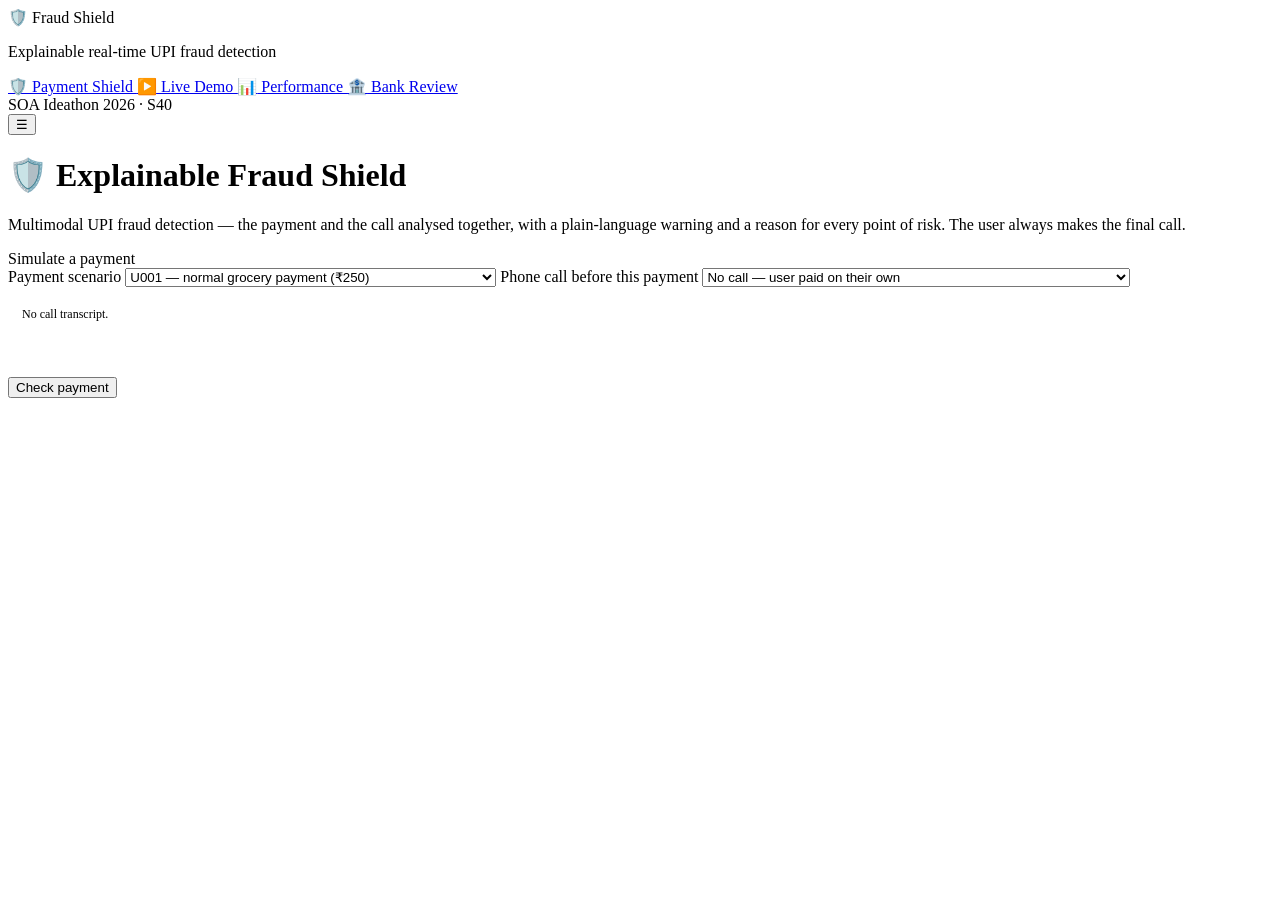
==== commit 04beee73: "Upgrade FraudShield to hybrid NLP architecture (S40) - Add text normalizer for Hinglish and Indian t" ====
--- a/static/index.html
+++ b/static/index.html
@@ -127,6 +127,12 @@
       border-left-color: var(--success);
     }
     .v-APPROVE .verdict-title { color: var(--success); }
+    .v-VERIFY {
+      background: rgba(96, 165, 250, 0.10);
+      border-color: rgba(96, 165, 250, 0.25);
+      border-left-color: #60a5fa;
+    }
+    .v-VERIFY .verdict-title { color: #60a5fa; }
     .v-WARN {
       background: var(--warning-bg);
       border-color: var(--warning-border);
@@ -283,6 +289,7 @@
       border: 1px solid;
     }
     .fb-APPROVE { background: var(--success-bg); border-color: var(--success-border); color: var(--success); }
+    .fb-VERIFY  { background: rgba(96, 165, 250, 0.10); border-color: rgba(96, 165, 250, 0.25); color: #60a5fa; }
     .fb-WARN { background: var(--warning-bg); border-color: var(--warning-border); color: var(--warning); }
     .fb-BLOCK { background: var(--danger-bg); border-color: var(--danger-border); color: var(--danger); }
     .final-sub {
@@ -557,6 +564,7 @@
           <option value="safe">U001 — normal grocery payment (₹250)</option>
           <option value="scam">U001 — ₹49,999 to unknown payee, new device, other city</option>
           <option value="mild">U001 — ₹2,000 to a new payee, same device &amp; city</option>
+          <option value="burst">U001 — 5 rapid payments in 10 mins (velocity burst)</option>
           <option value="custom">✏️ Custom — build your own transaction</option>
         </select>
 
@@ -594,7 +602,11 @@
         <label>Phone call before this payment</label>
         <select id="call" onchange="onCallChange()">
           <option value="none">No call — user paid on their own</option>
-          <option value="scamcall">Scam call — "bank official", OTP, urgent, don't tell anyone</option>
+          <option value="scamcall">Scam call (English) — "bank official", OTP, urgent, don't tell anyone</option>
+          <option value="digital_arrest">Digital arrest call — "supreme court order, stay on video call"</option>
+          <option value="hinglish">Hinglish vishing — "bank se bol raha hoon, account block ho jayega"</option>
+          <option value="remote_access">Remote access — "install AnyDesk on your phone, share screen"</option>
+          <option value="benign_edu">Benign discussion — "Digital arrest scams are increasing in India"</option>
           <option value="normalcall">Normal call — a friend about lunch</option>
           <option value="audio">🎙️ Real audio — upload or record a call</option>
         </select>
@@ -706,12 +718,20 @@
   const SCENARIOS = {
     safe: { user_id: "U001", amount: 250,   payee: "merchant_grocery", city: "Ranchi",  device: "DEV-A1",     timestamp: "2026-08-15 14:30:00" },
     scam: { user_id: "U001", amount: 49999, payee: "unknown_9284",     city: "Chennai", device: "DEV-NEW-77", timestamp: "2026-08-15 02:30:00" },
-    mild: { user_id: "U001", amount: 2000,  payee: "new_shop_88",      city: "Ranchi",  device: "DEV-A1",     timestamp: "2026-08-15 14:30:00" }
+    mild: { user_id: "U001", amount: 2000,  payee: "new_shop_88",      city: "Ranchi",  device: "DEV-A1",     timestamp: "2026-08-15 14:30:00" },
+    burst: {
+      user_id: "U001", amount: 3500, payee: "quick_transfer_9", city: "Ranchi", device: "DEV-A1", timestamp: "2026-08-15 14:30:00",
+      recent_burst: { transaction_count: 5, cumulative_amount: 17500, time_window_minutes: 10, average_amount: 3500, max_amount: 5000, burst_detected: true }
+    }
   };
 
   const CALLS = {
     none: "",
     scamcall: "Hello, I am calling from your bank. Your account is frozen due to suspicious activity. This is urgent, you must act now. Do not tell anyone about this call. Please share the OTP to verify and make a small refundable payment to unblock your account.",
+    digital_arrest: "You are under digital arrest by order of the supreme court. Stay on this video call. Transfer ₹25,000 immediately to verify your identity or an arrest warrant will be executed.",
+    hinglish: "Sir main bank se bol raha hoon. Aapka account block ho jayega agar abhi payment nahi kiya. Turant OTP batao aur kisi ko mat batao.",
+    remote_access: "Sir please install AnyDesk on your phone and share your screen with me. I need remote access to fix the banking security error. Do not hang up.",
+    benign_edu: "Digital arrest scams are increasing in India. Yesterday I read about how scammers impersonate police officers and ask people to transfer money.",
     normalcall: "Hey, are we still meeting for lunch tomorrow? I'll book the table for one o'clock. Let me know if that works."
   };
 
@@ -906,15 +926,17 @@
   }
 
   const FALLBACK_DISPLAY = {
-    APPROVE: { label: "Looks safe", plain: "Nothing unusual about this payment.", action_hint: "You can proceed normally." },
-    WARN:    { label: "Unusual — please check", plain: "This payment is a little unusual for you.", action_hint: "Proceed only if you're sure." },
-    BLOCK:   { label: "High risk — confirm to proceed", plain: "This payment strongly matches scam patterns. We are not blocking it — please confirm you really want to send this.", action_hint: "If someone is guiding you on a call, hang up and verify first." }
+    APPROVE: { label: "Looks safe", plain: "Nothing unusual about this payment. Safe to continue.", action_hint: "You can proceed normally." },
+    VERIFY:  { label: "Needs a second look", plain: "Something about this payment is slightly unusual. It may be fine, but a quick check is recommended before proceeding.", action_hint: "Double-check the payee and amount, then proceed if everything looks right." },
+    WARN:    { label: "Unusual — please check", plain: "This payment is a little unusual for you. Take a moment to make sure you meant to send it.", action_hint: "Proceed only if you're sure. Cancel if anything feels off." },
+    BLOCK:   { label: "High risk — confirm to proceed", plain: "This payment strongly matches patterns seen in scams. We are not blocking it — please confirm you really want to send this.", action_hint: "If someone is guiding you on a call, hang up and verify first." }
   };
 
   // The final band never says "blocked": the system escalates friction,
   // it does not stop a payment the user insists on making.
   const FINAL_BAND = {
     APPROVE: { text: "🟢 LOW FRAUD RISK", sub: "Nothing unusual — safe to continue" },
+    VERIFY:  { text: "🔵 SECONDARY VERIFICATION", sub: "Unusual payee or minor anomaly — check before paying" },
     WARN:    { text: "🟡 MODERATE FRAUD RISK", sub: "Check before continuing — you decide" },
     BLOCK:   { text: "🔴 HIGH FRAUD RISK", sub: "Confirm to proceed — payment is not blocked" }
   };
@@ -1000,6 +1022,9 @@
                Math.round(VOICE_WEIGHT * 100) + "% of its own score. " +
                txnRaw + " + " + weighted + " = " + rawTotal;
     note += (rawTotal > 100) ? ", capped at 100." : ".";
+    if (data.policy && data.policy.reasons && data.policy.reasons.length > 0) {
+      note += " Policy: " + data.policy.reasons.join(". ") + ".";
+    }
     document.getElementById("fNote").textContent = note;
 
     const band = FINAL_BAND[data.decision] || FINAL_BAND.WARN;
@@ -1080,6 +1105,12 @@
       l.className = "chip latency";
       l.textContent = "⚡ Scored in " + data.latency_ms + " ms";
       meta.appendChild(l);
+    }
+    if (data.nlp && data.nlp.intent && data.nlp.intent !== "UNAVAILABLE") {
+      const nlpChip = document.createElement("span");
+      nlpChip.className = "chip asr";
+      nlpChip.textContent = "🧠 NLP: " + data.nlp.intent + " (" + Math.round((data.nlp.confidence || 0) * 100) + "%)";
+      meta.appendChild(nlpChip);
     }
     if (asrMeta && callSelect.value === "audio") {
       const a = document.createElement("span");
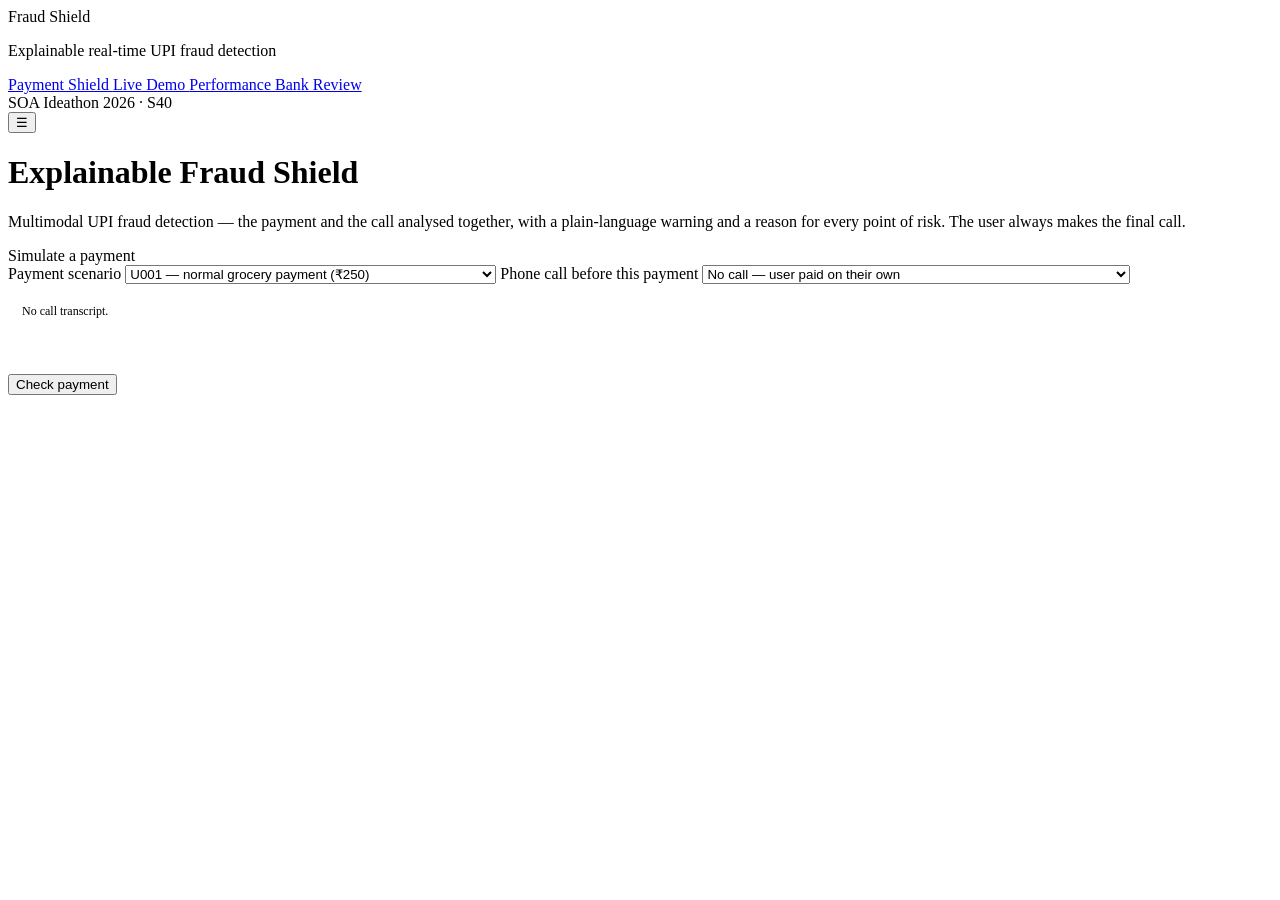
==== commit 149a2b94: "Remove emojis and simplify UI styling across all pages" ====
--- a/static/index.html
+++ b/static/index.html
@@ -517,23 +517,22 @@
   <aside class="sidebar" id="sidebar">
     <div class="sidebar-header">
       <div class="sidebar-brand">
-        <span class="sidebar-logo">🛡️</span>
         <span class="sidebar-title">Fraud Shield</span>
       </div>
       <p class="sidebar-subtitle">Explainable real-time UPI fraud detection</p>
     </div>
     <nav class="sidebar-nav">
       <a href="/" class="nav-item active">
-        <span class="nav-icon">🛡️</span> Payment Shield
+        Payment Shield
       </a>
       <a href="/demo.html" class="nav-item">
-        <span class="nav-icon">▶️</span> Live Demo
+        Live Demo
       </a>
       <a href="/stats.html" class="nav-item">
-        <span class="nav-icon">📊</span> Performance
+        Performance
       </a>
       <a href="/review.html" class="nav-item">
-        <span class="nav-icon">🏦</span> Bank Review
+        Bank Review
       </a>
     </nav>
     <div class="sidebar-footer">
@@ -548,7 +547,7 @@
 
     <div class="content-wrap">
       <div class="page-header">
-        <h1>🛡️ Explainable Fraud Shield</h1>
+        <h1>Explainable Fraud Shield</h1>
         <p class="page-description">
           Multimodal UPI fraud detection — the payment and the call analysed together,
           with a plain-language warning and a reason for every point of risk. The user
@@ -565,7 +564,7 @@
           <option value="scam">U001 — ₹49,999 to unknown payee, new device, other city</option>
           <option value="mild">U001 — ₹2,000 to a new payee, same device &amp; city</option>
           <option value="burst">U001 — 5 rapid payments in 10 mins (velocity burst)</option>
-          <option value="custom">✏️ Custom — build your own transaction</option>
+          <option value="custom">Custom — build your own transaction</option>
         </select>
 
         <div id="customFields">
@@ -608,17 +607,17 @@
           <option value="remote_access">Remote access — "install AnyDesk on your phone, share screen"</option>
           <option value="benign_edu">Benign discussion — "Digital arrest scams are increasing in India"</option>
           <option value="normalcall">Normal call — a friend about lunch</option>
-          <option value="audio">🎙️ Real audio — upload or record a call</option>
+          <option value="audio">Real audio — upload or record a call</option>
         </select>
 
         <div class="audio-panel" id="audioPanel" style="display:none;">
           <div class="asr-badge" id="asrBadge">Whisper speech-to-text</div>
           <div class="audio-row">
             <button class="btn-file" onclick="document.getElementById('audioFile').click()">
-              📁 Choose audio file
+              Choose audio file
             </button>
             <button class="btn-mic" id="micBtn" onclick="toggleRecording()">
-              🎙️ Record call
+              Record call
             </button>
           </div>
           <input type="file" id="audioFile" accept="audio/*" onchange="uploadAudio(this.files[0])" />
@@ -646,7 +645,7 @@
         <div class="fusion-title">FRAUD ANALYSIS</div>
 
         <div class="lane voice" id="laneVoice">
-          <div class="lane-head"><span>📞 VOICE ANALYSIS</span><span id="voiceCount"></span></div>
+          <div class="lane-head"><span>VOICE ANALYSIS</span><span id="voiceCount"></span></div>
           <div id="voiceRows"></div>
           <div class="bar-label">VOICE RISK</div>
           <div class="bar-wrap">
@@ -658,7 +657,7 @@
         <div class="connector">+</div>
 
         <div class="lane txn" id="laneTxn">
-          <div class="lane-head"><span>💳 TRANSACTION ANALYSIS</span><span id="txnCount"></span></div>
+          <div class="lane-head"><span>TRANSACTION ANALYSIS</span><span id="txnCount"></span></div>
           <div id="txnRows"></div>
           <div class="bar-label">TRANSACTION RISK</div>
           <div class="bar-wrap">
@@ -670,7 +669,7 @@
         <div class="connector">↓</div>
 
         <div class="fusion-box">
-          <div class="fusion-head">🔗 FUSION ENGINE</div>
+          <div class="fusion-head">FUSION ENGINE</div>
           <div class="fmath"><span>Transaction risk</span><span id="fTxn">0</span></div>
           <div class="fmath"><span>Voice risk (weighted)</span><span id="fVoice">0</span></div>
           <div class="fmath total"><span>Combined risk</span><span id="fTotal">0 / 100</span></div>
@@ -694,7 +693,7 @@
           <ul class="signals" id="signals"></ul>
 
           <button class="privacy-toggle" onclick="togglePrivacy()" id="privBtn">
-            🔒 What data left this phone?
+            What data left this phone?
           </button>
           <div class="privacy-panel" id="privacyPanel"></div>
         </div>
@@ -703,7 +702,7 @@
           <button class="btn-confirm" onclick="decide('CONFIRMED')">Confirm payment</button>
           <button class="btn-cancel" onclick="decide('CANCELLED')">Cancel</button>
         </div>
-        <div class="logged" id="logged">✓ Decision recorded in audit log</div>
+        <div class="logged" id="logged">Decision recorded in the audit log</div>
       </div>
     </div>
   </main>
@@ -863,13 +862,13 @@
       mediaRecorder.ondataavailable = e => { if (e.data.size) chunks.push(e.data); };
       mediaRecorder.onstop = () => {
         stream.getTracks().forEach(t => t.stop());
-        btn.textContent = "🎙️ Record call";
+        btn.textContent = "Record call";
         btn.classList.remove("recording");
         const blob = new Blob(chunks, { type: mediaRecorder.mimeType || "audio/webm" });
         uploadAudio(new File([blob], "recording.webm", { type: blob.type }));
       };
       mediaRecorder.start();
-      btn.textContent = "⏹ Stop recording";
+      btn.textContent = "Stop recording";
       btn.classList.add("recording");
       setAsrStatus("Recording… speak the call, then press stop.", "busy");
     } catch (e) {
@@ -935,10 +934,10 @@
   // The final band never says "blocked": the system escalates friction,
   // it does not stop a payment the user insists on making.
   const FINAL_BAND = {
-    APPROVE: { text: "🟢 LOW FRAUD RISK", sub: "Nothing unusual — safe to continue" },
-    VERIFY:  { text: "🔵 SECONDARY VERIFICATION", sub: "Unusual payee or minor anomaly — check before paying" },
-    WARN:    { text: "🟡 MODERATE FRAUD RISK", sub: "Check before continuing — you decide" },
-    BLOCK:   { text: "🔴 HIGH FRAUD RISK", sub: "Confirm to proceed — payment is not blocked" }
+    APPROVE: { text: "LOW FRAUD RISK", sub: "Nothing unusual — safe to continue" },
+    VERIFY:  { text: "SECONDARY VERIFICATION", sub: "Unusual payee or minor anomaly — check before paying" },
+    WARN:    { text: "MODERATE FRAUD RISK", sub: "Check before continuing — you decide" },
+    BLOCK:   { text: "HIGH FRAUD RISK", sub: "Confirm to proceed — payment is not blocked" }
   };
 
   function describeError(status, body) {
@@ -1103,19 +1102,19 @@
     if (data.latency_ms !== undefined) {
       const l = document.createElement("span");
       l.className = "chip latency";
-      l.textContent = "⚡ Scored in " + data.latency_ms + " ms";
+      l.textContent = "Latency: " + data.latency_ms + " ms";
       meta.appendChild(l);
     }
     if (data.nlp && data.nlp.intent && data.nlp.intent !== "UNAVAILABLE") {
       const nlpChip = document.createElement("span");
       nlpChip.className = "chip asr";
-      nlpChip.textContent = "🧠 NLP: " + data.nlp.intent + " (" + Math.round((data.nlp.confidence || 0) * 100) + "%)";
+      nlpChip.textContent = "NLP: " + data.nlp.intent + " (" + Math.round((data.nlp.confidence || 0) * 100) + "%)";
       meta.appendChild(nlpChip);
     }
     if (asrMeta && callSelect.value === "audio") {
       const a = document.createElement("span");
       a.className = "chip asr";
-      a.textContent = "🎙️ Whisper " + asrMeta.model + " · " +
+      a.textContent = "Whisper " + asrMeta.model + " · " +
                       asrMeta.audio_seconds + "s audio in " + asrMeta.transcribe_ms + " ms";
       meta.appendChild(a);
     }
@@ -1165,7 +1164,7 @@
     const btn = document.getElementById("privBtn");
     panel.innerHTML = "";
     panel.style.display = "none";
-    btn.textContent = "🔒 What data left this phone?";
+    btn.textContent = "What data left this phone?";
 
     if (!priv) { btn.style.display = "none"; return; }
     btn.style.display = "block";
@@ -1174,7 +1173,7 @@
     outGroup.className = "priv-group";
     const outTitle = document.createElement("div");
     outTitle.className = "priv-title out";
-    outTitle.textContent = "↗ Sent to the risk service";
+    outTitle.textContent = "Sent to the risk service";
     outGroup.appendChild(outTitle);
 
     (priv.transmitted || []).forEach(item => {
@@ -1193,7 +1192,7 @@
     neverGroup.className = "priv-group";
     const nTitle = document.createElement("div");
     nTitle.className = "priv-title never";
-    nTitle.textContent = "✕ Never leaves the device";
+    nTitle.textContent = "Never leaves the device";
     neverGroup.appendChild(nTitle);
     (priv.never_transmitted || []).forEach(txt => {
       const tag = document.createElement("span");
@@ -1209,7 +1208,7 @@
     const btn = document.getElementById("privBtn");
     const open = panel.style.display === "block";
     panel.style.display = open ? "none" : "block";
-    btn.textContent = open ? "🔒 What data left this phone?" : "🔒 Hide data detail";
+    btn.textContent = open ? "What data left this phone?" : "Hide data detail";
   }
 
   async function decide(action) {
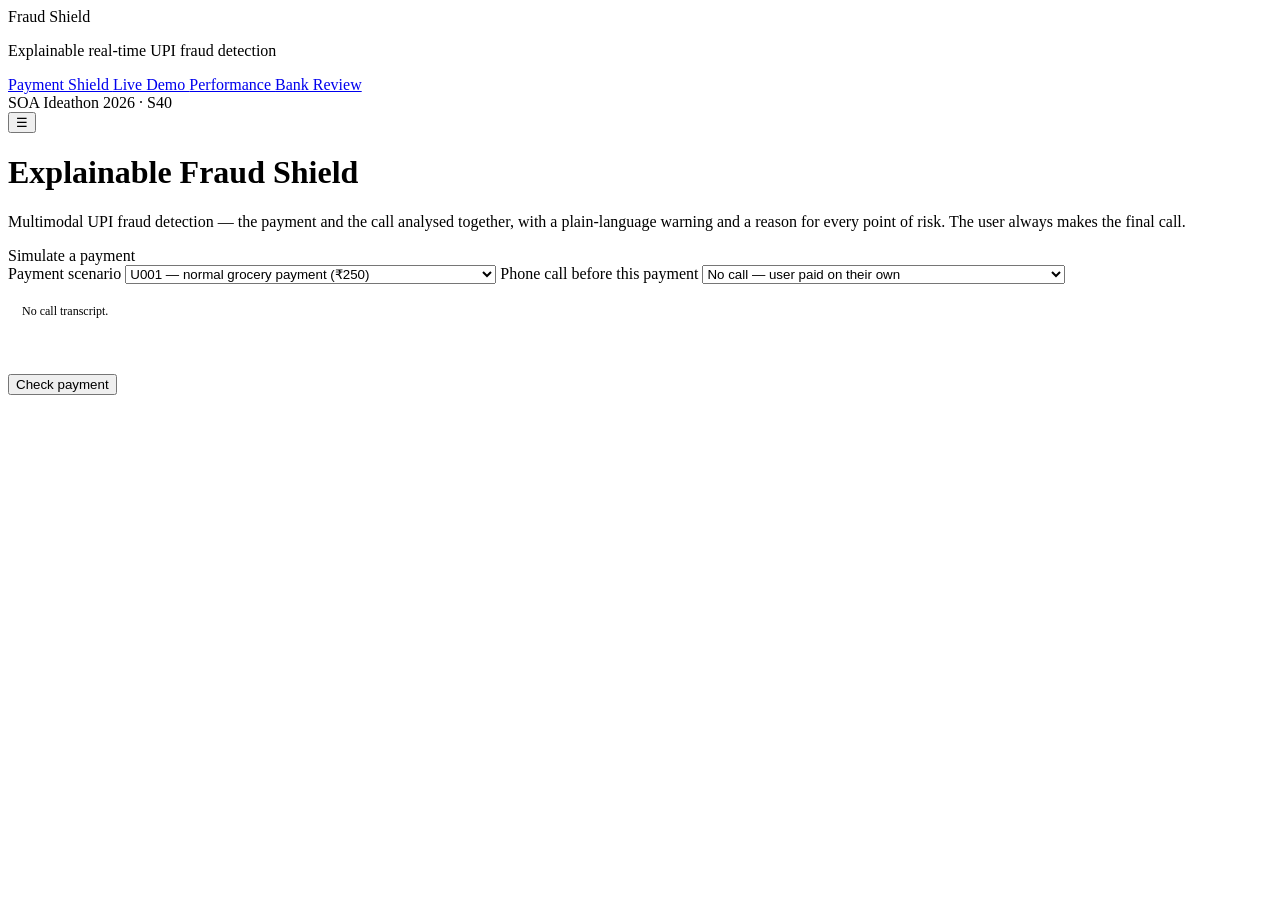
==== commit 685d9a2f: "Simplify call options to 4 core choices" ====
--- a/static/index.html
+++ b/static/index.html
@@ -601,11 +601,7 @@
         <label>Phone call before this payment</label>
         <select id="call" onchange="onCallChange()">
           <option value="none">No call — user paid on their own</option>
-          <option value="scamcall">Scam call (English) — "bank official", OTP, urgent, don't tell anyone</option>
-          <option value="digital_arrest">Digital arrest call — "supreme court order, stay on video call"</option>
-          <option value="hinglish">Hinglish vishing — "bank se bol raha hoon, account block ho jayega"</option>
-          <option value="remote_access">Remote access — "install AnyDesk on your phone, share screen"</option>
-          <option value="benign_edu">Benign discussion — "Digital arrest scams are increasing in India"</option>
+          <option value="scamcall">Scam call — "bank official", OTP, urgent, don't tell anyone</option>
           <option value="normalcall">Normal call — a friend about lunch</option>
           <option value="audio">Real audio — upload or record a call</option>
         </select>
@@ -727,10 +723,6 @@
   const CALLS = {
     none: "",
     scamcall: "Hello, I am calling from your bank. Your account is frozen due to suspicious activity. This is urgent, you must act now. Do not tell anyone about this call. Please share the OTP to verify and make a small refundable payment to unblock your account.",
-    digital_arrest: "You are under digital arrest by order of the supreme court. Stay on this video call. Transfer ₹25,000 immediately to verify your identity or an arrest warrant will be executed.",
-    hinglish: "Sir main bank se bol raha hoon. Aapka account block ho jayega agar abhi payment nahi kiya. Turant OTP batao aur kisi ko mat batao.",
-    remote_access: "Sir please install AnyDesk on your phone and share your screen with me. I need remote access to fix the banking security error. Do not hang up.",
-    benign_edu: "Digital arrest scams are increasing in India. Yesterday I read about how scammers impersonate police officers and ask people to transfer money.",
     normalcall: "Hey, are we still meeting for lunch tomorrow? I'll book the table for one o'clock. Let me know if that works."
   };
 
